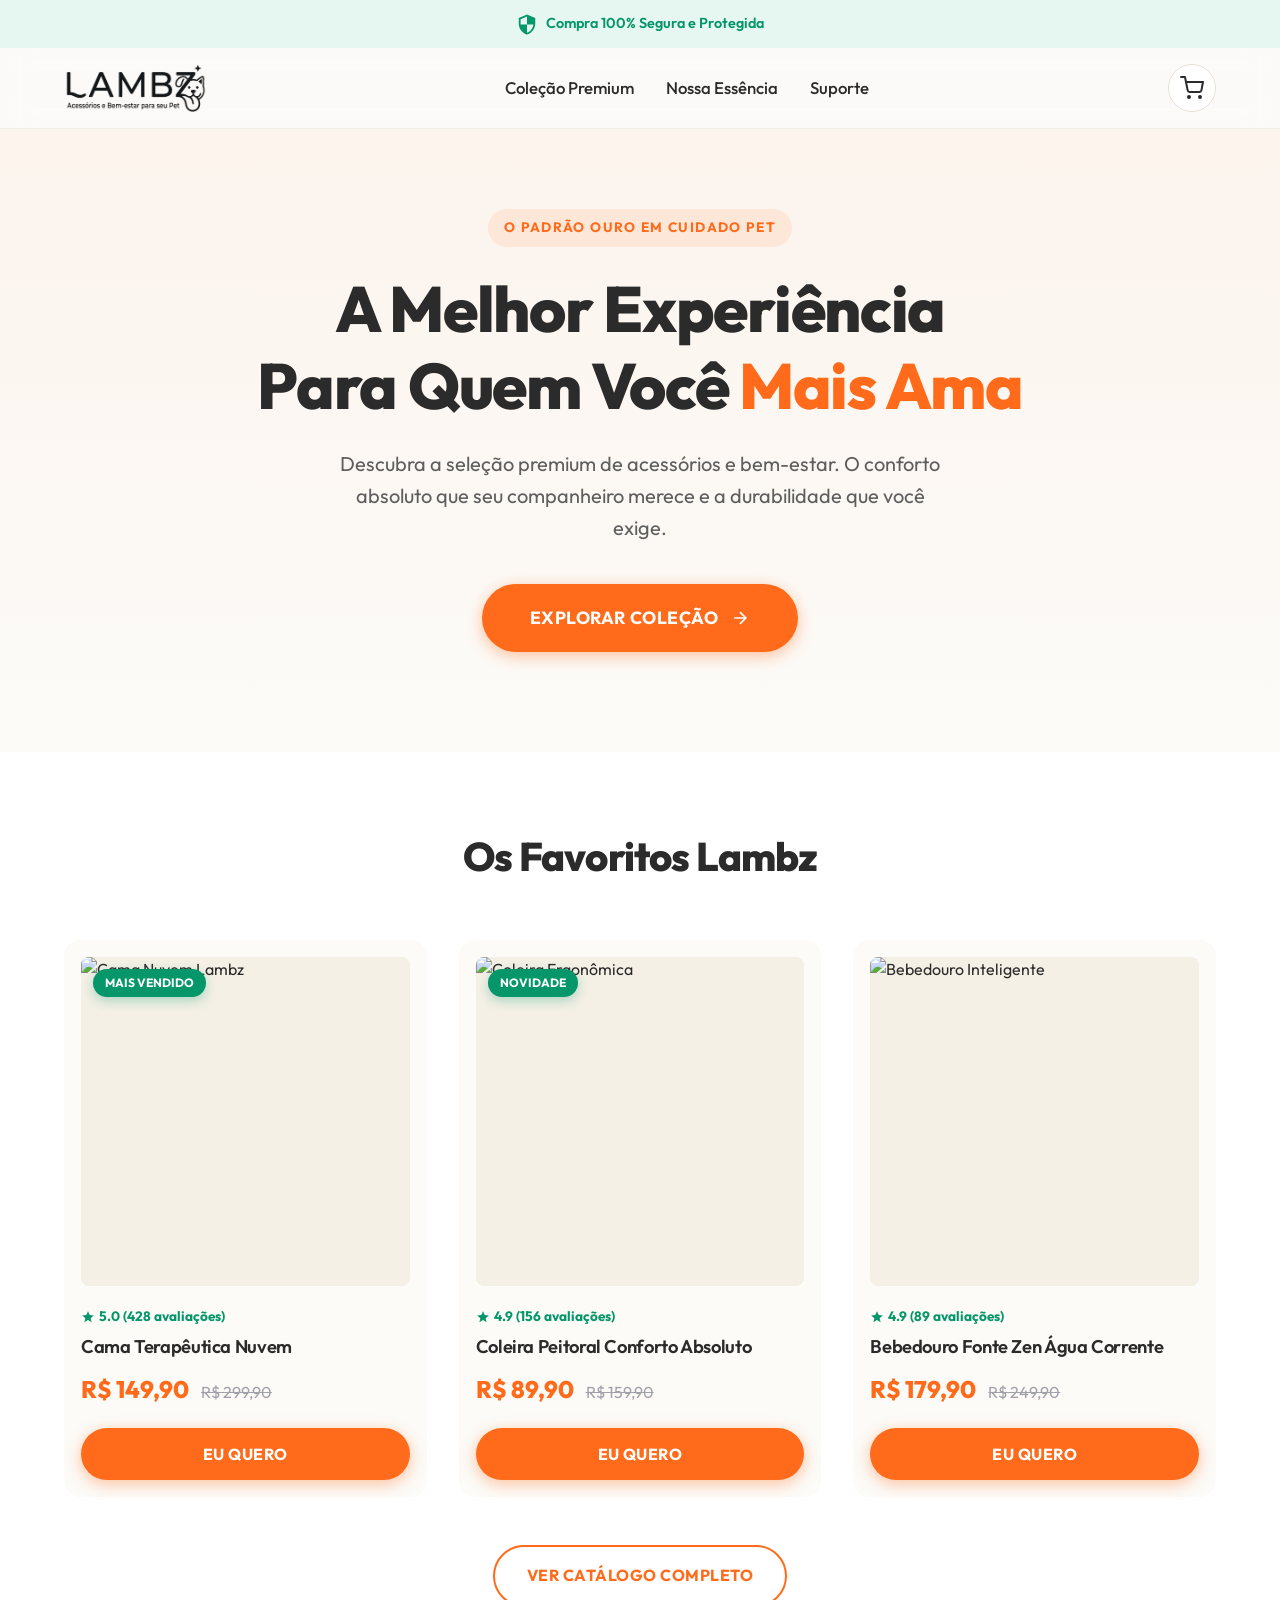
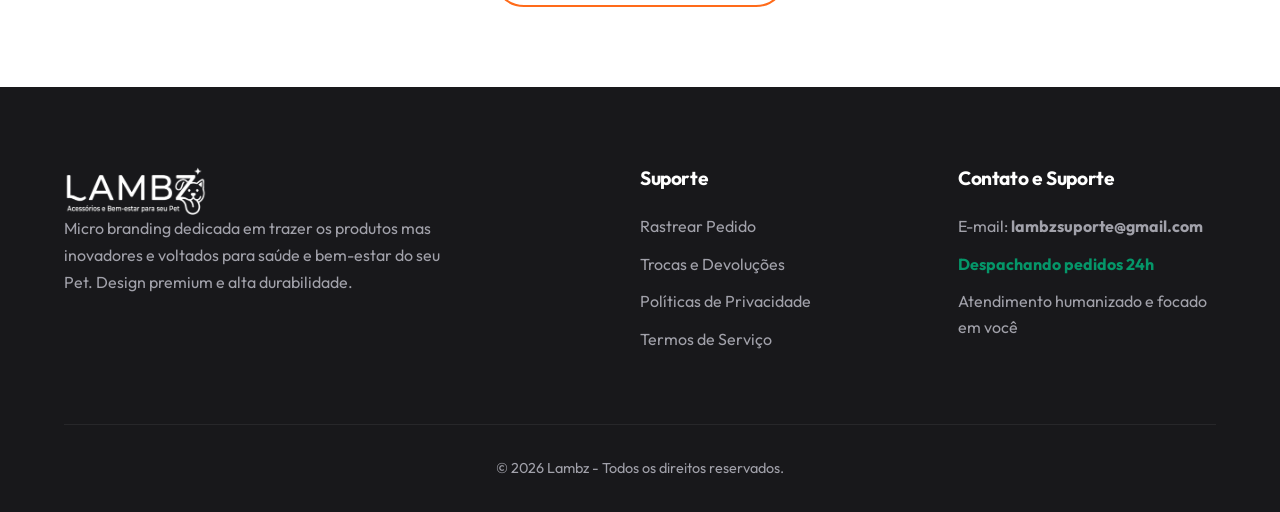
==== index.html @ 65519f3b "fix: checkout header svg sizing, correct mobile CTA button sizes in produto.html, and fix static car" ====
<!DOCTYPE html>
<html lang="pt-BR">

<head>
    <meta charset="UTF-8">
    <meta name="viewport" content="width=device-width, initial-scale=1.0">
    <title>Lambz - Bem-estar e Acessórios Premium para seu Pet</title>
    <link rel="stylesheet" href="styles.css">
</head>

<body>

    <!-- Trust Bar -->
    <div class="trust-bar">
        <div class="container flex">
            <div class="trust-item">
                <svg viewBox="0 0 24 24">
                    <path
                        d="M12 1L3 5v6c0 5.55 3.84 10.74 9 12 5.16-1.26 9-6.45 9-12V5l-9-4zm0 10.99h7c-.53 4.12-3.28 7.79-7 8.94V12H5V6.3l7-3.11v8.8z" />
                </svg>
                Compra 100% Segura e Protegida
            </div>
            <div class="trust-item">
                <svg viewBox="0 0 24 24">
                    <path
                        d="M20 8h-3V4H3c-1.1 0-2 .9-2 2v11h2c0 1.66 1.34 3 3 3s3-1.34 3-3h6c0 1.66 1.34 3 3 3s3-1.34 3-3h2v-5l-3-4zM6 18.5c-.83 0-1.5-.67-1.5-1.5s.67-1.5 1.5-1.5 1.5.67 1.5 1.5-.67 1.5-1.5 1.5zm13.5-9l1.96 2.5H17V9.5h2.5zm-1.5 9c-.83 0-1.5-.67-1.5-1.5s.67-1.5 1.5-1.5 1.5.67 1.5 1.5-.67 1.5-1.5 1.5z" />
                </svg>
                Frete Grátis para todo o Brasil
            </div>
            <div class="trust-item">
                <svg viewBox="0 0 24 24">
                    <path
                        d="M12 17.27L18.18 21l-1.64-7.03L22 9.24l-7.19-.61L12 2 9.19 8.63 2 9.24l5.46 4.73L5.82 21z" />
                </svg>
                Mais de 5.000 clientes satisfeitos
            </div>
        </div>
    </div>

    <!-- Header -->
    <header class="header" id="header">
        <div class="container flex justify-between items-center">
            <a href="index.html" class="logo">
                <img src="logo.png" alt="Lambz" class="logo-img">
            </a>
            <nav class="nav-links">
                <a href="produtos.html">Coleção Premium</a>
                <a href="sobre.html">Nossa Essência</a>
                <a href="#contato">Suporte</a>
            </nav>
            <div class="cart-btn" onclick="window.location.href='checkout.html'">
                <div class="cart-badge" style="display: none;">0</div>
                <svg width="24" height="24" viewBox="0 0 24 24" fill="none" stroke="currentColor" stroke-width="2"
                    stroke-linecap="round" stroke-linejoin="round">
                    <circle cx="9" cy="21" r="1"></circle>
                    <circle cx="20" cy="21" r="1"></circle>
                    <path d="M1 1h4l2.68 13.39a2 2 0 0 0 2 1.61h9.72a2 2 0 0 0 2-1.61L23 6H6"></path>
                </svg>
            </div>
        </div>
    </header>

    <!-- Hero Section -->
    <section class="hero">
        <div class="container">
            <span class="hero-tag">O Padrão Ouro em Cuidado Pet</span>
            <h1>A Melhor Experiência<br>Para Quem Você <span>Mais Ama</span></h1>
            <p>Descubra a seleção premium de acessórios e bem-estar. O conforto absoluto que seu companheiro merece e a
                durabilidade que você exige.</p>
            <a href="produtos.html" class="btn btn-primary" style="font-size: 1.1rem; padding: 20px 48px;">
                Explorar Coleção
                <svg style="margin-left: 12px;" width="20" height="20" viewBox="0 0 24 24" fill="none"
                    stroke="currentColor" stroke-width="2">
                    <path d="M5 12h14M12 5l7 7-7 7" />
                </svg>
            </a>
        </div>
    </section>

    <!-- Products Grid -->
    <section id="produtos" class="products">
        <div class="container">
            <h2 class="section-title">Os Favoritos Lambz</h2>
            <div class="grid">

                <!-- Product 1 -->
                <a href="produto.html?id=cama-nuvem" class="product-card">
                    <div class="product-image">
                        <div class="product-badge">Mais Vendido</div>
                        <img src="https://images.unsplash.com/photo-1576201836106-db1758fd1c97?auto=format&fit=crop&q=80&w=400&h=400"
                            alt="Cama Nuvem Lambz">
                    </div>
                    <div class="product-info">
                        <div class="product-rating">
                            <svg width="14" height="14" fill="currentColor" viewBox="0 0 24 24">
                                <path
                                    d="M12 17.27L18.18 21l-1.64-7.03L22 9.24l-7.19-.61L12 2 9.19 8.63 2 9.24l5.46 4.73L5.82 21z" />
                            </svg> 5.0 (428 avaliações)
                        </div>
                        <h3 class="product-title">Cama Terapêutica Nuvem</h3>
                        <div class="product-price-row">
                            <span class="price-current">R$ 149,90</span>
                            <span class="price-old">R$ 299,90</span>
                        </div>
                        <button class="btn btn-primary btn-block">Eu Quero</button>
                    </div>
                </a>

                <!-- Product 2 -->
                <a href="produto.html?id=coleira-conforto" class="product-card">
                    <div class="product-image">
                        <div class="product-badge">Novidade</div>
                        <img src="https://images.unsplash.com/photo-1583337130417-3346a1be7dee?auto=format&fit=crop&q=80&w=400&h=400"
                            alt="Coleira Ergonômica">
                    </div>
                    <div class="product-info">
                        <div class="product-rating">
                            <svg width="14" height="14" fill="currentColor" viewBox="0 0 24 24">
                                <path
                                    d="M12 17.27L18.18 21l-1.64-7.03L22 9.24l-7.19-.61L12 2 9.19 8.63 2 9.24l5.46 4.73L5.82 21z" />
                            </svg> 4.9 (156 avaliações)
                        </div>
                        <h3 class="product-title">Coleira Peitoral Conforto Absoluto</h3>
                        <div class="product-price-row">
                            <span class="price-current">R$ 89,90</span>
                            <span class="price-old">R$ 159,90</span>
                        </div>
                        <button class="btn btn-primary btn-block">Eu Quero</button>
                    </div>
                </a>

                <!-- Product 3 -->
                <a href="produto.html?id=bebedouro-zen" class="product-card">
                    <div class="product-image">
                        <img src="https://images.unsplash.com/photo-1541781774459-bb2af2f05b55?auto=format&fit=crop&q=80&w=400&h=400"
                            alt="Bebedouro Inteligente">
                    </div>
                    <div class="product-info">
                        <div class="product-rating">
                            <svg width="14" height="14" fill="currentColor" viewBox="0 0 24 24">
                                <path
                                    d="M12 17.27L18.18 21l-1.64-7.03L22 9.24l-7.19-.61L12 2 9.19 8.63 2 9.24l5.46 4.73L5.82 21z" />
                            </svg> 4.9 (89 avaliações)
                        </div>
                        <h3 class="product-title">Bebedouro Fonte Zen Água Corrente</h3>
                        <div class="product-price-row">
                            <span class="price-current">R$ 179,90</span>
                            <span class="price-old">R$ 249,90</span>
                        </div>
                        <button class="btn btn-primary btn-block">Eu Quero</button>
                    </div>
                </a>

            </div>

            <div style="text-align: center; margin-top: 48px;">
                <a href="produtos.html" class="btn btn-primary"
                    style="background-color: transparent; border: 2px solid var(--action-color); color: var(--action-color); box-shadow: none;">Ver
                    Catálogo Completo</a>
            </div>
        </div>
    </section>

    <!-- Footer -->
    <footer>
        <div class="container">
            <div class="footer-grid">
                <div>
                    <a href="#" class="footer-logo">
                        <img src="logo.png" alt="Lambz Logo">
                    </a>
                    <p class="footer-p">Micro branding dedicada em trazer os produtos mas inovadores e voltados para
                        saúde e bem-estar do seu Pet. Design premium e alta durabilidade.</p>
                </div>
                <div>
                    <h4 class="footer-title">Suporte</h4>
                    <ul class="footer-links">
                        <li><a href="#">Rastrear Pedido</a></li>
                        <li><a href="#">Trocas e Devoluções</a></li>
                        <li><a href="#">Políticas de Privacidade</a></li>
                        <li><a href="#">Termos de Serviço</a></li>
                    </ul>
                </div>
                <div id="contato">
                    <h4 class="footer-title">Contato e Suporte</h4>
                    <ul class="footer-links">
                        <li>E-mail: <strong>lambzsuporte@gmail.com</strong></li>
                        <li><strong style="color: var(--trust-color);">Despachando pedidos 24h</strong></li>
                        <li>Atendimento humanizado e focado em você</li>
                    </ul>
                </div>
            </div>
            <div class="footer-bottom">
                &copy; 2026 Lambz - Todos os direitos reservados.
            </div>
        </div>
    </footer>

    <script src="script.js"></script>
    <script>
        // Callback que o firebase-products.js chama após carregar
        window.onProductsLoaded = function () {
            renderProductGrid();
        };

        // Renderiza a grid de produtos (chamado no load e após Firebase)
        function renderProductGrid() {
            const grid = document.querySelector('.grid');
            if (!grid) return;

            grid.innerHTML = LAMBZ_PRODUCTS.map(p => `
                <a href="produto.html?id=${p.id}" class="product-card">
                    <div class="product-image">
                        ${p.badge ? '<div class="product-badge">' + p.badge + '</div>' : ''}
                        <img src="${p.image}" alt="${p.name}">
                    </div>
                    <div class="product-info">
                        <div class="product-rating">
                            <svg width="14" height="14" fill="currentColor" viewBox="0 0 24 24"><path d="M12 17.27L18.18 21l-1.64-7.03L22 9.24l-7.19-.61L12 2 9.19 8.63 2 9.24l5.46 4.73L5.82 21z"/></svg>
                            ${(p.rating || 5).toFixed(1)} (${p.reviewCount || 0} avaliações)
                        </div>
                        <h3 class="product-title">${p.name}</h3>
                        <div class="product-price-row">
                            <span class="price-current">${formatPrice(p.price)}</span>
                            ${p.oldPrice ? '<span class="price-old">' + formatPrice(p.oldPrice) + '</span>' : ''}
                        </div>
                        <button class="btn btn-primary btn-block">Eu Quero</button>
                    </div>
                </a>
            `).join('');
        }

        // Renderiza com os produtos estáticos inicialmente
        renderProductGrid();
    </script>
    <script type="module" src="firebase-products.js"></script>
</body>

</html>
---- styles.css ----
@import url('https://fonts.googleapis.com/css2?family=Outfit:wght@300;400;500;600;700;800&display=swap');

:root {
  --bg-color: #fcfbf8;
  --text-color: #2b2b2b;
  --text-muted: #5e5e5e;
  --action-color: #ff6b1a;
  /* Laranja queimado-vibrante */
  --action-hover: #e05910;
  --trust-color: #059669;
  /* Verde esmeralda */
  --trust-bg: #e6f7f1;
  --border-color: #e5e0d8;
  --card-bg: #ffffff;

  --shadow-sm: 0 4px 12px rgba(0, 0, 0, 0.04);
  --shadow-md: 0 8px 24px rgba(0, 0, 0, 0.06);
  --shadow-lg: 0 16px 40px rgba(0, 0, 0, 0.08);

  --radius-sm: 8px;
  --radius-md: 16px;
  --radius-lg: 24px;
  --radius-full: 9999px;

  --transition: all 0.3s cubic-bezier(0.25, 0.8, 0.25, 1);
}

* {
  margin: 0;
  padding: 0;
  box-sizing: border-box;
}

body {
  font-family: 'Outfit', sans-serif;
  background-color: var(--bg-color);
  color: var(--text-color);
  line-height: 1.6;
  -webkit-font-smoothing: antialiased;
}

a {
  text-decoration: none;
  color: inherit;
}

img {
  max-width: 100%;
  height: auto;
  display: block;
}

ul {
  list-style: none;
}

/* LAYOUT UTILS */
.container {
  width: 100%;
  max-width: 1200px;
  margin: 0 auto;
  padding: 0 24px;
}

.flex {
  display: flex;
}

.flex-col {
  display: flex;
  flex-direction: column;
}

.items-center {
  align-items: center;
}

.justify-between {
  justify-content: space-between;
}

.justify-center {
  justify-content: center;
}

.gap-2 {
  gap: 8px;
}

.gap-4 {
  gap: 16px;
}

.gap-6 {
  gap: 24px;
}

.gap-8 {
  gap: 32px;
}

.text-center {
  text-align: center;
}

h1,
h2,
h3,
h4 {
  color: var(--text-color);
  line-height: 1.2;
  letter-spacing: -0.02em;
}

/* BUTTONS */
.btn {
  display: inline-flex;
  align-items: center;
  justify-content: center;
  font-family: inherit;
  font-weight: 700;
  padding: 16px 32px;
  border-radius: var(--radius-full);
  border: none;
  cursor: pointer;
  transition: var(--transition);
  font-size: 1rem;
  letter-spacing: 0.03em;
  text-transform: uppercase;
}

.btn-primary {
  background-color: var(--action-color);
  color: white;
  box-shadow: 0 4px 16px rgba(255, 107, 26, 0.4);
}

.btn-primary:hover {
  background-color: var(--action-hover);
  transform: translateY(-2px);
  box-shadow: 0 8px 24px rgba(255, 107, 26, 0.5);
}

.btn-block {
  width: 100%;
}

/* HEADER */
.header {
  background-color: rgba(252, 251, 248, 0.8);
  backdrop-filter: blur(16px);
  position: sticky;
  top: 0;
  z-index: 100;
  border-bottom: 1px solid rgba(229, 224, 216, 0.5);
  padding: 16px 0;
  transition: var(--transition);
}

.header.scrolled {
  padding: 12px 0;
  background-color: rgba(255, 255, 255, 0.95);
  box-shadow: var(--shadow-sm);
}

.logo-img {
  height: 48px;
  object-fit: contain;
}

.nav-links {
  display: flex;
  gap: 32px;
  font-weight: 500;
  font-size: 1.05rem;
}

.nav-links a {
  position: relative;
  padding: 4px 0;
}

.nav-links a::after {
  content: '';
  position: absolute;
  bottom: 0;
  left: 0;
  width: 0;
  height: 2px;
  background: var(--action-color);
  transition: var(--transition);
}

.nav-links a:hover::after {
  width: 100%;
}

.cart-btn {
  position: relative;
  background: white;
  border: 1px solid var(--border-color);
  width: 48px;
  height: 48px;
  border-radius: 50%;
  display: flex;
  align-items: center;
  justify-content: center;
  cursor: pointer;
  transition: var(--transition);
}

.cart-btn:hover {
  border-color: var(--action-color);
  color: var(--action-color);
}

.cart-badge {
  position: absolute;
  top: -4px;
  right: -4px;
  background: var(--action-color);
  color: white;
  font-size: 0.75rem;
  font-weight: 700;
  width: 20px;
  height: 20px;
  border-radius: 50%;
  display: flex;
  align-items: center;
  justify-content: center;
}

/* TRUST BAR */
.trust-bar {
  background-color: var(--trust-bg);
  padding: 12px 0;
  font-size: 0.9rem;
  font-weight: 600;
  color: var(--trust-color);
}

.trust-bar .flex {
  justify-content: center;
  align-items: center;
  position: relative;
  height: 24px;
}

.trust-bar .trust-item {
  position: absolute;
  top: 50%;
  left: 50%;
  transform: translate(-50%, -50%);
  display: flex;
  align-items: center;
  justify-content: center;
  gap: 8px;
  opacity: 0;
  transition: opacity 0.5s ease;
  pointer-events: none;
  white-space: nowrap;
}

.trust-bar .trust-item.active {
  opacity: 1;
  pointer-events: auto;
}

.trust-bar .trust-item svg {
  width: 22px;
  height: 22px;
  fill: currentColor;
}

@media (max-width: 768px) {
  .trust-bar .flex {
    height: 20px;
  }

  .trust-bar {
    font-size: 0.75rem;
    padding: 8px 0;
  }

  .trust-item svg {
    width: 16px;
    height: 16px;
  }

  .nav-links {
    display: none;
  }

  .logo-img {
    height: 32px;
  }

  .container {
    padding: 0 16px;
  }

  /* HERO MOBILE */
  .hero {
    padding: 32px 0 40px;
  }

  .hero h1 {
    font-size: 1.5rem !important;
    margin-bottom: 12px;
    line-height: 1.3;
  }

  .hero h1 br {
    display: none;
  }

  .hero p {
    font-size: 0.85rem !important;
    margin-bottom: 20px;
    line-height: 1.5;
  }

  .hero-tag {
    font-size: 0.65rem;
    padding: 5px 10px;
    margin-bottom: 16px;
  }

  .hero .btn {
    font-size: 0.85rem !important;
    padding: 14px 28px !important;
  }

  /* SECTION TITLES MOBILE */
  .section-title {
    font-size: 1.3rem !important;
    margin-bottom: 24px;
  }

  h1,
  h2,
  h3,
  h4 {
    letter-spacing: -0.01em;
  }

  /* PRODUCTS MOBILE */
  .products {
    padding: 32px 0;
  }

  .grid {
    gap: 16px;
    grid-template-columns: repeat(auto-fill, minmax(240px, 1fr)) !important;
  }

  .product-card {
    padding: 10px;
  }

  .product-title {
    font-size: 0.9rem !important;
    margin-bottom: 8px;
  }

  .product-image {
    margin-bottom: 12px;
  }

  .price-current {
    font-size: 1.05rem !important;
  }

  .price-old {
    font-size: 0.8rem;
  }

  .product-rating {
    font-size: 0.75rem;
    margin-bottom: 6px;
  }

  .product-price-row {
    margin-bottom: 12px;
    gap: 8px;
  }

  /* BUTTONS MOBILE */
  .btn {
    padding: 12px 20px !important;
    font-size: 0.8rem !important;
    letter-spacing: 0.02em;
  }

  .btn-block {
    padding: 12px 16px !important;
  }

  /* CHECKOUT MOBILE */
  .checkout-wrapper {
    padding: 24px 0;
    gap: 20px;
  }

  .checkout-box {
    padding: 20px 14px;
  }

  .checkout-title {
    font-size: 1.1rem;
    margin-bottom: 16px;
  }

  .checkout-title svg {
    width: 22px;
    height: 22px;
  }

  .payment-header {
    font-size: 1rem;
  }

  .payment-desc {
    font-size: 0.85rem;
  }

  .summary-total {
    font-size: 1.1rem;
  }

  .summary-item {
    font-size: 0.85rem;
  }

  .form-control {
    padding: 11px 12px;
    font-size: 0.9rem;
  }

  .form-label {
    font-size: 0.8rem;
  }

  .form-row {
    gap: 12px;
  }

  .form-group {
    margin-bottom: 16px;
  }

  .section-divider {
    margin: 24px 0;
  }

  .secure-tag {
    font-size: 0.8rem;
  }

  /* FOOTER MOBILE */
  footer {
    padding: 48px 0 24px;
  }

  .footer-grid {
    gap: 32px;
  }

  .footer-title {
    font-size: 1rem;
    margin-bottom: 16px;
  }

  .footer-p {
    font-size: 0.85rem;
  }

  .footer-links {
    font-size: 0.85rem;
  }

  .footer-bottom {
    font-size: 0.8rem;
  }
}

/* HERO SECTION */
.hero {
  padding: 80px 0 100px;
  text-align: center;
  position: relative;
  background: linear-gradient(180deg, rgba(255, 107, 26, 0.05) 0%, transparent 100%);
}

.hero-tag {
  display: inline-block;
  background: rgba(255, 107, 26, 0.1);
  color: var(--action-color);
  padding: 8px 16px;
  border-radius: var(--radius-full);
  font-weight: 700;
  font-size: 0.85rem;
  letter-spacing: 0.1em;
  text-transform: uppercase;
  margin-bottom: 24px;
}

.hero h1 {
  font-size: 4rem;
  font-weight: 800;
  margin-bottom: 24px;
  max-width: 800px;
  margin-inline: auto;
}

.hero h1 span {
  color: var(--action-color);
}

.hero p {
  font-size: 1.25rem;
  color: var(--text-muted);
  max-width: 600px;
  margin: 0 auto 40px;
}

/* PRODUCTS */
.products {
  padding: 80px 0;
  background: white;
}

.section-title {
  text-align: center;
  font-size: 2.5rem;
  font-weight: 800;
  margin-bottom: 60px;
}

.grid {
  display: grid;
  grid-template-columns: repeat(auto-fill, minmax(280px, 1fr));
  gap: 32px;
}

.product-card {
  background: var(--bg-color);
  border-radius: var(--radius-md);
  padding: 16px;
  border: 1px solid transparent;
  transition: var(--transition);
  display: flex;
  flex-direction: column;
}

.product-card:hover {
  border-color: var(--border-color);
  box-shadow: var(--shadow-md);
  transform: translateY(-4px);
  background: #fff;
}

.product-image {
  width: 100%;
  aspect-ratio: 1/1;
  border-radius: var(--radius-sm);
  background: #f4f0e6;
  margin-bottom: 20px;
  overflow: hidden;
  position: relative;
  display: flex;
  align-items: center;
  justify-content: center;
}

.product-image img {
  width: 100%;
  height: 100%;
  object-fit: cover;
  transition: transform 0.6s cubic-bezier(0.25, 0.8, 0.25, 1);
}

.product-card:hover .product-image img {
  transform: scale(1.08);
}

.product-badge {
  position: absolute;
  top: 12px;
  left: 12px;
  background: var(--trust-color);
  color: white;
  padding: 4px 12px;
  border-radius: var(--radius-full);
  font-size: 0.75rem;
  font-weight: 700;
  text-transform: uppercase;
  z-index: 2;
  box-shadow: 0 4px 12px rgba(5, 150, 105, 0.3);
}

.product-info {
  display: flex;
  flex-direction: column;
  flex-grow: 1;
}

.product-rating {
  display: flex;
  align-items: center;
  gap: 4px;
  color: var(--trust-color);
  font-size: 0.85rem;
  font-weight: 700;
  margin-bottom: 8px;
}

.product-title {
  font-size: 1.15rem;
  font-weight: 600;
  margin-bottom: 12px;
  color: var(--text-color);
}

.product-price-row {
  display: flex;
  align-items: baseline;
  gap: 12px;
  margin-bottom: 20px;
  margin-top: auto;
}

.price-current {
  font-size: 1.5rem;
  font-weight: 800;
  color: var(--action-color);
}

.price-old {
  font-size: 1rem;
  color: #a1a1aa;
  text-decoration: line-through;
}

/* CHECKOUT SPECIFIC */
.checkout-wrapper {
  display: grid;
  grid-template-columns: 1.3fr 0.7fr;
  gap: 40px;
  padding: 60px 0;
}

@media (max-width: 992px) {
  .checkout-wrapper {
    grid-template-columns: 1fr;
  }
}

.checkout-box {
  background: white;
  border-radius: var(--radius-lg);
  padding: 40px;
  box-shadow: var(--shadow-sm);
  border: 1px solid var(--border-color);
}

.checkout-title {
  font-size: 1.5rem;
  font-weight: 800;
  margin-bottom: 32px;
  display: flex;
  align-items: center;
  gap: 12px;
}

.checkout-title svg {
  color: var(--trust-color);
  width: 28px;
  height: 28px;
}

.form-group {
  margin-bottom: 24px;
}

.form-row {
  display: grid;
  grid-template-columns: 1fr 1fr;
  gap: 20px;
}

.form-label {
  display: block;
  font-size: 0.9rem;
  font-weight: 600;
  margin-bottom: 8px;
  color: var(--text-color);
}

.form-label span {
  color: #ef4444;
}

.form-control {
  width: 100%;
  padding: 14px 16px;
  border-radius: var(--radius-sm);
  border: 1px solid #d4d4d8;
  font-family: inherit;
  font-size: 1rem;
  background: #fafafa;
  transition: var(--transition);
}

.form-control:focus {
  outline: none;
  border-color: var(--action-color);
  background: white;
  box-shadow: 0 0 0 3px rgba(255, 107, 26, 0.1);
}

.form-text {
  font-size: 0.8rem;
  color: var(--text-muted);
  margin-top: 6px;
}

.section-divider {
  height: 1px;
  background: var(--border-color);
  margin: 40px 0;
}

.payment-method {
  border: 2px solid var(--trust-color);
  border-radius: var(--radius-md);
  padding: 24px;
  background: var(--trust-bg);
  position: relative;
  overflow: hidden;
}

.payment-header {
  display: flex;
  align-items: center;
  gap: 12px;
  font-weight: 800;
  font-size: 1.3rem;
  color: var(--trust-color);
  margin-bottom: 8px;
}

.payment-desc {
  font-size: 0.95rem;
  color: var(--text-color);
  margin-bottom: 20px;
  font-weight: 500;
}

.pix-discount {
  background: var(--trust-color);
  color: white;
  padding: 4px 12px;
  border-radius: var(--radius-full);
  font-size: 0.8rem;
  font-weight: 800;
}

.order-summary {
  position: sticky;
  top: 100px;
}

.summary-item {
  display: flex;
  justify-content: space-between;
  margin-bottom: 16px;
  color: var(--text-muted);
  font-weight: 500;
}

.summary-item strong {
  color: var(--text-color);
}

.summary-total {
  display: flex;
  justify-content: space-between;
  align-items: center;
  font-size: 1.5rem;
  font-weight: 800;
  margin-top: 24px;
  padding-top: 24px;
  border-top: 2px dashed var(--border-color);
  color: var(--text-color);
}

.secure-tag {
  display: flex;
  align-items: center;
  justify-content: center;
  gap: 8px;
  margin-top: 24px;
  color: var(--trust-color);
  font-weight: 600;
  font-size: 0.9rem;
}

/* FOOTER */
footer {
  background: #18181b;
  color: #a1a1aa;
  padding: 80px 0 32px;
}

.footer-grid {
  display: grid;
  grid-template-columns: 2fr 1fr 1fr;
  gap: 60px;
  margin-bottom: 60px;
}

@media (max-width: 768px) {
  .footer-grid {
    grid-template-columns: 1fr;
    gap: 40px;
  }
}

.footer-logo {
  margin-bottom: 20px;
}

.footer-logo img {
  height: 48px;
  filter: brightness(0) invert(1);
}

.footer-p {
  margin-bottom: 24px;
  line-height: 1.7;
  max-width: 400px;
}

.footer-title {
  color: white;
  font-size: 1.2rem;
  font-weight: 700;
  margin-bottom: 24px;
}

.footer-links li {
  margin-bottom: 12px;
}

.footer-links a:hover {
  color: white;
}

.footer-bottom {
  text-align: center;
  padding-top: 32px;
  border-top: 1px solid #27272a;
  font-size: 0.9rem;
}

/* MODALS */
.modal-overlay {
  position: fixed;
  inset: 0;
  background: rgba(0, 0, 0, 0.6);
  backdrop-filter: blur(8px);
  display: flex;
  align-items: center;
  justify-content: center;
  z-index: 1000;
  opacity: 0;
  pointer-events: none;
  transition: var(--transition);
}

.modal-overlay.active {
  opacity: 1;
  pointer-events: auto;
}

.modal-content {
  background: white;
  width: 100%;
  max-width: 600px;
  border-radius: var(--radius-lg);
  padding: 40px;
  position: relative;
  transform: translateY(20px);
  transition: var(--transition);
  max-height: 90vh;
  overflow-y: auto;
}

.modal-overlay.active .modal-content {
  transform: translateY(0);
}

.modal-close {
  position: absolute;
  top: 24px;
  right: 24px;
  background: #f4f4f5;
  border: none;
  width: 40px;
  height: 40px;
  border-radius: 50%;
  display: flex;
  align-items: center;
  justify-content: center;
  cursor: pointer;
  transition: var(--transition);
  color: var(--text-color);
}

.modal-close:hover {
  background: #e4e4e7;
  color: var(--action-color);
}

.asaas-guide-content h3 {
  font-size: 1.5rem;
  margin-bottom: 16px;
  color: var(--action-color);
}

.asaas-guide-content p {
  margin-bottom: 16px;
  color: var(--text-muted);
}

.asaas-guide-steps {
  margin: 24px 0;
  padding-left: 20px;
}

.asaas-guide-steps li {
  margin-bottom: 12px;
  font-weight: 500;
}
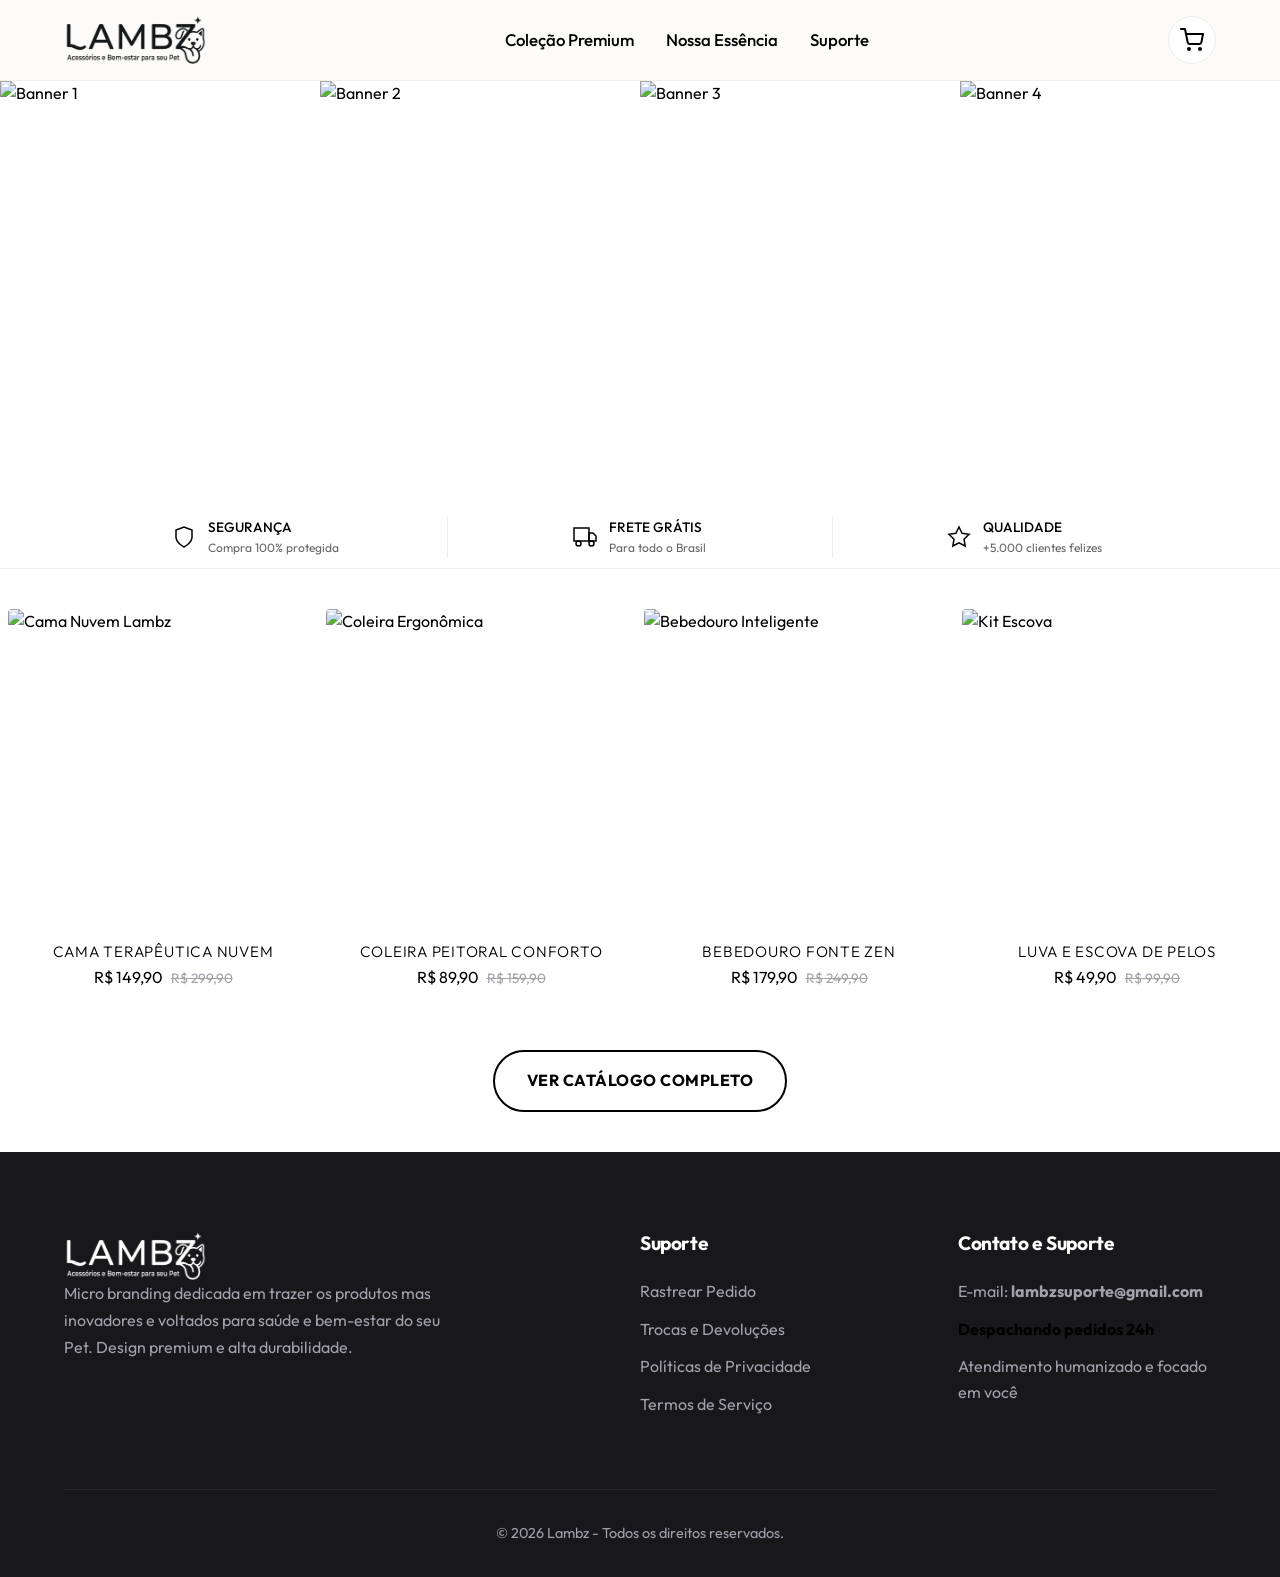
==== commit d9f7b69a: "UI improvements and mobile fixes" ====
--- a/index.html
+++ b/index.html
@@ -9,34 +9,6 @@
 </head>
 
 <body>
-
-    <!-- Trust Bar -->
-    <div class="trust-bar">
-        <div class="container flex">
-            <div class="trust-item">
-                <svg viewBox="0 0 24 24">
-                    <path
-                        d="M12 1L3 5v6c0 5.55 3.84 10.74 9 12 5.16-1.26 9-6.45 9-12V5l-9-4zm0 10.99h7c-.53 4.12-3.28 7.79-7 8.94V12H5V6.3l7-3.11v8.8z" />
-                </svg>
-                Compra 100% Segura e Protegida
-            </div>
-            <div class="trust-item">
-                <svg viewBox="0 0 24 24">
-                    <path
-                        d="M20 8h-3V4H3c-1.1 0-2 .9-2 2v11h2c0 1.66 1.34 3 3 3s3-1.34 3-3h6c0 1.66 1.34 3 3 3s3-1.34 3-3h2v-5l-3-4zM6 18.5c-.83 0-1.5-.67-1.5-1.5s.67-1.5 1.5-1.5 1.5.67 1.5 1.5-.67 1.5-1.5 1.5zm13.5-9l1.96 2.5H17V9.5h2.5zm-1.5 9c-.83 0-1.5-.67-1.5-1.5s.67-1.5 1.5-1.5 1.5.67 1.5 1.5-.67 1.5-1.5 1.5z" />
-                </svg>
-                Frete Grátis para todo o Brasil
-            </div>
-            <div class="trust-item">
-                <svg viewBox="0 0 24 24">
-                    <path
-                        d="M12 17.27L18.18 21l-1.64-7.03L22 9.24l-7.19-.61L12 2 9.19 8.63 2 9.24l5.46 4.73L5.82 21z" />
-                </svg>
-                Mais de 5.000 clientes satisfeitos
-            </div>
-        </div>
-    </div>
-
     <!-- Header -->
     <header class="header" id="header">
         <div class="container flex justify-between items-center">
@@ -60,33 +32,70 @@
         </div>
     </header>
 
-    <!-- Hero Section -->
-    <section class="hero">
-        <div class="container">
-            <span class="hero-tag">O Padrão Ouro em Cuidado Pet</span>
-            <h1>A Melhor Experiência<br>Para Quem Você <span>Mais Ama</span></h1>
-            <p>Descubra a seleção premium de acessórios e bem-estar. O conforto absoluto que seu companheiro merece e a
-                durabilidade que você exige.</p>
-            <a href="produtos.html" class="btn btn-primary" style="font-size: 1.1rem; padding: 20px 48px;">
-                Explorar Coleção
-                <svg style="margin-left: 12px;" width="20" height="20" viewBox="0 0 24 24" fill="none"
-                    stroke="currentColor" stroke-width="2">
-                    <path d="M5 12h14M12 5l7 7-7 7" />
-                </svg>
-            </a>
+    <!-- Banner Section -->
+    <section class="banner-section">
+        <div class="banner-grid">
+            <div class="banner-item"><img
+                    src="https://images.unsplash.com/photo-1544281679-66dc8d8ce30e?auto=format&fit=crop&q=80&w=600&h=800"
+                    alt="Banner 1"></div>
+            <div class="banner-item"><img
+                    src="https://images.unsplash.com/photo-1541599540903-216a46ca1dc0?auto=format&fit=crop&q=80&w=600&h=800"
+                    alt="Banner 2"></div>
+            <div class="banner-item"><img
+                    src="https://images.unsplash.com/photo-1534361960057-19889db9621e?auto=format&fit=crop&q=80&w=600&h=800"
+                    alt="Banner 3"></div>
+            <div class="banner-item"><img
+                    src="https://images.unsplash.com/photo-1517849845537-4d257902454a?auto=format&fit=crop&q=80&w=600&h=800"
+                    alt="Banner 4"></div>
         </div>
     </section>
+
+    <!-- Trust Bar -->
+    <div class="trust-bar">
+        <div class="container flex">
+            <div class="trust-item">
+                <svg viewBox="0 0 24 24">
+                    <path d="M12 22s8-4 8-10V5l-8-3-8 3v7c0 6 8 10 8 10z"></path>
+                </svg>
+                <div class="trust-item-text">
+                    <span class="trust-item-title">Segurança</span>
+                    <span class="trust-item-desc">Compra 100% protegida</span>
+                </div>
+            </div>
+            <div class="trust-item">
+                <svg viewBox="0 0 24 24">
+                    <rect x="1" y="3" width="15" height="13"></rect>
+                    <polygon points="16 8 20 8 23 11 23 16 16 16 16 8"></polygon>
+                    <circle cx="5.5" cy="18.5" r="2.5"></circle>
+                    <circle cx="18.5" cy="18.5" r="2.5"></circle>
+                </svg>
+                <div class="trust-item-text">
+                    <span class="trust-item-title">Frete Grátis</span>
+                    <span class="trust-item-desc">Para todo o Brasil</span>
+                </div>
+            </div>
+            <div class="trust-item">
+                <svg viewBox="0 0 24 24">
+                    <polygon
+                        points="12 2 15.09 8.26 22 9.27 17 14.14 18.18 21.02 12 17.77 5.82 21.02 7 14.14 2 9.27 8.91 8.26 12 2">
+                    </polygon>
+                </svg>
+                <div class="trust-item-text">
+                    <span class="trust-item-title">Qualidade</span>
+                    <span class="trust-item-desc">+5.000 clientes felizes</span>
+                </div>
+            </div>
+        </div>
+    </div>
 
     <!-- Products Grid -->
     <section id="produtos" class="products">
         <div class="container">
-            <h2 class="section-title">Os Favoritos Lambz</h2>
             <div class="grid">
 
                 <!-- Product 1 -->
                 <a href="produto.html?id=cama-nuvem" class="product-card">
                     <div class="product-image">
-                        <div class="product-badge">Mais Vendido</div>
                         <img src="https://images.unsplash.com/photo-1576201836106-db1758fd1c97?auto=format&fit=crop&q=80&w=400&h=400"
                             alt="Cama Nuvem Lambz">
                     </div>
@@ -102,14 +111,12 @@
                             <span class="price-current">R$ 149,90</span>
                             <span class="price-old">R$ 299,90</span>
                         </div>
-                        <button class="btn btn-primary btn-block">Eu Quero</button>
                     </div>
                 </a>
 
                 <!-- Product 2 -->
                 <a href="produto.html?id=coleira-conforto" class="product-card">
                     <div class="product-image">
-                        <div class="product-badge">Novidade</div>
                         <img src="https://images.unsplash.com/photo-1583337130417-3346a1be7dee?auto=format&fit=crop&q=80&w=400&h=400"
                             alt="Coleira Ergonômica">
                     </div>
@@ -120,12 +127,11 @@
                                     d="M12 17.27L18.18 21l-1.64-7.03L22 9.24l-7.19-.61L12 2 9.19 8.63 2 9.24l5.46 4.73L5.82 21z" />
                             </svg> 4.9 (156 avaliações)
                         </div>
-                        <h3 class="product-title">Coleira Peitoral Conforto Absoluto</h3>
+                        <h3 class="product-title">Coleira Peitoral Conforto</h3>
                         <div class="product-price-row">
                             <span class="price-current">R$ 89,90</span>
                             <span class="price-old">R$ 159,90</span>
                         </div>
-                        <button class="btn btn-primary btn-block">Eu Quero</button>
                     </div>
                 </a>
 
@@ -142,12 +148,32 @@
                                     d="M12 17.27L18.18 21l-1.64-7.03L22 9.24l-7.19-.61L12 2 9.19 8.63 2 9.24l5.46 4.73L5.82 21z" />
                             </svg> 4.9 (89 avaliações)
                         </div>
-                        <h3 class="product-title">Bebedouro Fonte Zen Água Corrente</h3>
+                        <h3 class="product-title">Bebedouro Fonte Zen</h3>
                         <div class="product-price-row">
                             <span class="price-current">R$ 179,90</span>
                             <span class="price-old">R$ 249,90</span>
                         </div>
-                        <button class="btn btn-primary btn-block">Eu Quero</button>
+                    </div>
+                </a>
+
+                <!-- Product 4 -->
+                <a href="produto.html?id=escova-pelos" class="product-card">
+                    <div class="product-image">
+                        <img src="https://images.unsplash.com/photo-1628009559385-484bd7480a40?auto=format&fit=crop&q=80&w=400&h=400"
+                            alt="Kit Escova">
+                    </div>
+                    <div class="product-info">
+                        <div class="product-rating">
+                            <svg width="14" height="14" fill="currentColor" viewBox="0 0 24 24">
+                                <path
+                                    d="M12 17.27L18.18 21l-1.64-7.03L22 9.24l-7.19-.61L12 2 9.19 8.63 2 9.24l5.46 4.73L5.82 21z" />
+                            </svg> 4.8 (210 avaliações)
+                        </div>
+                        <h3 class="product-title">Luva e Escova de Pelos</h3>
+                        <div class="product-price-row">
+                            <span class="price-current">R$ 49,90</span>
+                            <span class="price-old">R$ 99,90</span>
+                        </div>
                     </div>
                 </a>
 
@@ -211,7 +237,6 @@
             grid.innerHTML = LAMBZ_PRODUCTS.map(p => `
                 <a href="produto.html?id=${p.id}" class="product-card">
                     <div class="product-image">
-                        ${p.badge ? '<div class="product-badge">' + p.badge + '</div>' : ''}
                         <img src="${p.image}" alt="${p.name}">
                     </div>
                     <div class="product-info">
@@ -224,7 +249,6 @@
                             <span class="price-current">${formatPrice(p.price)}</span>
                             ${p.oldPrice ? '<span class="price-old">' + formatPrice(p.oldPrice) + '</span>' : ''}
                         </div>
-                        <button class="btn btn-primary btn-block">Eu Quero</button>
                     </div>
                 </a>
             `).join('');
--- a/styles.css
+++ b/styles.css
@@ -1,25 +1,23 @@
 @import url('https://fonts.googleapis.com/css2?family=Outfit:wght@300;400;500;600;700;800&display=swap');
 
 :root {
-  --bg-color: #fcfbf8;
-  --text-color: #2b2b2b;
-  --text-muted: #5e5e5e;
-  --action-color: #ff6b1a;
-  /* Laranja queimado-vibrante */
-  --action-hover: #e05910;
-  --trust-color: #059669;
-  /* Verde esmeralda */
-  --trust-bg: #e6f7f1;
-  --border-color: #e5e0d8;
+  --bg-color: #ffffff;
+  --text-color: #000000;
+  --text-muted: #666666;
+  --action-color: #000000;
+  --action-hover: #222222;
+  --trust-color: #000000;
+  --trust-bg: #ffffff;
+  --border-color: #eeeeee;
   --card-bg: #ffffff;
 
   --shadow-sm: 0 4px 12px rgba(0, 0, 0, 0.04);
   --shadow-md: 0 8px 24px rgba(0, 0, 0, 0.06);
   --shadow-lg: 0 16px 40px rgba(0, 0, 0, 0.08);
 
-  --radius-sm: 8px;
-  --radius-md: 16px;
-  --radius-lg: 24px;
+  --radius-sm: 4px;
+  --radius-md: 8px;
+  --radius-lg: 12px;
   --radius-full: 9999px;
 
   --transition: all 0.3s cubic-bezier(0.25, 0.8, 0.25, 1);
@@ -233,58 +231,109 @@
 /* TRUST BAR */
 .trust-bar {
   background-color: var(--trust-bg);
-  padding: 12px 0;
-  font-size: 0.9rem;
-  font-weight: 600;
-  color: var(--trust-color);
+  padding: 10px 0;
+  border-bottom: 1px solid var(--border-color);
+  margin-top: -1px;
+  /* Align strictly after banner */
 }
 
 .trust-bar .flex {
+  justify-content: space-between;
+  align-items: center;
+}
+
+.trust-bar .trust-item {
+  display: flex;
+  align-items: center;
   justify-content: center;
-  align-items: center;
-  position: relative;
+  gap: 12px;
+  flex: 1;
+  border-right: 1px solid var(--border-color);
+}
+
+.trust-bar .trust-item:last-child {
+  border-right: none;
+}
+
+.trust-bar .trust-item svg {
+  width: 24px;
   height: 24px;
-}
-
-.trust-bar .trust-item {
-  position: absolute;
-  top: 50%;
-  left: 50%;
-  transform: translate(-50%, -50%);
-  display: flex;
-  align-items: center;
-  justify-content: center;
-  gap: 8px;
-  opacity: 0;
-  transition: opacity 0.5s ease;
-  pointer-events: none;
-  white-space: nowrap;
-}
-
-.trust-bar .trust-item.active {
-  opacity: 1;
-  pointer-events: auto;
-}
-
-.trust-bar .trust-item svg {
-  width: 22px;
-  height: 22px;
-  fill: currentColor;
+  fill: none;
+  stroke: var(--trust-color);
+  stroke-width: 1.5;
+}
+
+.trust-item-text {
+  display: flex;
+  flex-direction: column;
+}
+
+.trust-item-title {
+  font-weight: 500;
+  font-size: 0.85rem;
+  color: var(--text-color);
+  text-transform: uppercase;
+}
+
+.trust-item-desc {
+  font-size: 0.75rem;
+  color: var(--text-muted);
+  font-weight: 400;
 }
 
 @media (max-width: 768px) {
+  .trust-bar {
+    padding: 10px 0;
+    overflow: hidden;
+  }
+
   .trust-bar .flex {
-    height: 20px;
-  }
-
-  .trust-bar {
-    font-size: 0.75rem;
-    padding: 8px 0;
+    flex-direction: row;
+    align-items: center;
+    width: 300%;
+    animation: mobileTrustStep 12s infinite;
+  }
+
+  @keyframes mobileTrustStep {
+
+    0%,
+    28% {
+      transform: translateX(0);
+    }
+
+    33.33%,
+    61.33% {
+      transform: translateX(-33.333%);
+    }
+
+    66.66%,
+    95% {
+      transform: translateX(-66.666%);
+    }
+
+    100% {
+      transform: translateX(0);
+    }
+  }
+
+  .trust-bar .trust-item {
+    border-right: none;
+    width: 33.333%;
+    justify-content: center;
+    padding: 0;
+  }
+
+  .trust-item-title {
+    font-size: 0.95rem;
+  }
+
+  .trust-item-desc {
+    font-size: 0.8rem;
   }
 
   .trust-item svg {
-    width: 16px;
-    height: 16px;
+    width: 24px;
+    height: 24px;
   }
 
   .nav-links {
@@ -299,31 +348,8 @@
     padding: 0 16px;
   }
 
-  /* HERO MOBILE */
-  .hero {
-    padding: 32px 0 40px;
-  }
-
-  .hero h1 {
-    font-size: 1.5rem !important;
-    margin-bottom: 12px;
-    line-height: 1.3;
-  }
-
-  .hero h1 br {
-    display: none;
-  }
-
-  .hero p {
-    font-size: 0.85rem !important;
-    margin-bottom: 20px;
-    line-height: 1.5;
-  }
-
-  .hero-tag {
-    font-size: 0.65rem;
-    padding: 5px 10px;
-    margin-bottom: 16px;
+  .container {
+    padding: 0 16px;
   }
 
   .hero .btn {
@@ -349,40 +375,35 @@
     padding: 32px 0;
   }
 
+  .products .container {
+    padding: 0 4px;
+  }
+
   .grid {
-    gap: 16px;
-    grid-template-columns: repeat(auto-fill, minmax(240px, 1fr)) !important;
-  }
-
-  .product-card {
-    padding: 10px;
+    gap: 4px;
+    grid-template-columns: repeat(2, 1fr) !important;
   }
 
   .product-title {
-    font-size: 0.9rem !important;
-    margin-bottom: 8px;
+    font-size: 0.85rem !important;
+    margin-bottom: 4px;
   }
 
   .product-image {
-    margin-bottom: 12px;
+    margin-bottom: 10px;
   }
 
   .price-current {
-    font-size: 1.05rem !important;
+    font-size: 0.95rem !important;
   }
 
   .price-old {
-    font-size: 0.8rem;
-  }
-
-  .product-rating {
     font-size: 0.75rem;
-    margin-bottom: 6px;
   }
 
   .product-price-row {
-    margin-bottom: 12px;
-    gap: 8px;
+    margin-bottom: 0px;
+    gap: 6px;
   }
 
   /* BUTTONS MOBILE */
@@ -484,99 +505,109 @@
   }
 }
 
-/* HERO SECTION */
-.hero {
-  padding: 80px 0 100px;
-  text-align: center;
-  position: relative;
-  background: linear-gradient(180deg, rgba(255, 107, 26, 0.05) 0%, transparent 100%);
-}
-
-.hero-tag {
-  display: inline-block;
-  background: rgba(255, 107, 26, 0.1);
-  color: var(--action-color);
-  padding: 8px 16px;
-  border-radius: var(--radius-full);
-  font-weight: 700;
-  font-size: 0.85rem;
-  letter-spacing: 0.1em;
-  text-transform: uppercase;
-  margin-bottom: 24px;
-}
-
-.hero h1 {
-  font-size: 4rem;
-  font-weight: 800;
-  margin-bottom: 24px;
-  max-width: 800px;
-  margin-inline: auto;
-}
-
-.hero h1 span {
-  color: var(--action-color);
-}
-
-.hero p {
-  font-size: 1.25rem;
-  color: var(--text-muted);
-  max-width: 600px;
-  margin: 0 auto 40px;
+/* BANNERS */
+.banner-section {
+  width: 100%;
+  overflow: hidden;
+}
+
+.banner-grid {
+  display: grid;
+  grid-template-columns: repeat(4, 1fr);
+}
+
+.banner-item {
+  width: 100%;
+  aspect-ratio: 3/4;
+}
+
+.banner-item img {
+  width: 100%;
+  height: 100%;
+  object-fit: cover;
+}
+
+@media (max-width: 768px) {
+  .banner-grid {
+    display: flex;
+    overflow-x: auto;
+    scroll-snap-type: x mandatory;
+    scrollbar-width: none;
+  }
+
+  .banner-grid::-webkit-scrollbar {
+    display: none;
+  }
+
+  .banner-item {
+    flex: 0 0 calc(100% / 2.5);
+    /* Show 2.5 items to hint scrolling */
+    scroll-snap-align: start;
+  }
 }
 
 /* PRODUCTS */
 .products {
-  padding: 80px 0;
+  padding: 40px 0;
   background: white;
+}
+
+.products .container {
+  max-width: 100%;
+  padding: 0 8px;
 }
 
 .section-title {
   text-align: center;
   font-size: 2.5rem;
   font-weight: 800;
-  margin-bottom: 60px;
+  margin-bottom: 40px;
 }
 
 .grid {
   display: grid;
-  grid-template-columns: repeat(auto-fill, minmax(280px, 1fr));
-  gap: 32px;
+  grid-template-columns: repeat(4, 1fr);
+  gap: 8px;
 }
 
 .product-card {
   background: var(--bg-color);
-  border-radius: var(--radius-md);
-  padding: 16px;
-  border: 1px solid transparent;
+  border-radius: var(--radius-sm);
+  padding: 0;
+  border: none;
   transition: var(--transition);
   display: flex;
   flex-direction: column;
 }
 
 .product-card:hover {
-  border-color: var(--border-color);
-  box-shadow: var(--shadow-md);
   transform: translateY(-4px);
-  background: #fff;
+}
+
+.product-info {
+  padding: 12px 4px;
+  display: flex;
+  flex-direction: column;
+  align-items: center;
+  text-align: center;
+  flex-grow: 1;
 }
 
 .product-image {
   width: 100%;
   aspect-ratio: 1/1;
   border-radius: var(--radius-sm);
-  background: #f4f0e6;
-  margin-bottom: 20px;
+  background: var(--bg-color);
+  margin-bottom: 12px;
   overflow: hidden;
   position: relative;
-  display: flex;
-  align-items: center;
-  justify-content: center;
 }
 
 .product-image img {
   width: 100%;
   height: 100%;
   object-fit: cover;
+  display: block;
   transition: transform 0.6s cubic-bezier(0.25, 0.8, 0.25, 1);
 }
 
@@ -602,42 +633,44 @@
 .product-info {
   display: flex;
   flex-direction: column;
+  align-items: center;
+  text-align: center;
   flex-grow: 1;
 }
 
 .product-rating {
-  display: flex;
-  align-items: center;
-  gap: 4px;
-  color: var(--trust-color);
+  display: none;
+  /* Removed for minimalist clean look */
+}
+
+.product-title {
+  font-size: 0.95rem;
+  font-weight: 300;
+  text-transform: uppercase;
+  margin-bottom: 4px;
+  color: var(--text-color);
+  letter-spacing: 0.05em;
+  white-space: nowrap;
+  overflow: hidden;
+  text-overflow: ellipsis;
+}
+
+.product-price-row {
+  display: flex;
+  align-items: baseline;
+  gap: 8px;
+  margin-bottom: 0;
+  margin-top: auto;
+}
+
+.price-current {
+  font-size: 1rem;
+  font-weight: 400;
+  color: var(--text-color);
+}
+
+.price-old {
   font-size: 0.85rem;
-  font-weight: 700;
-  margin-bottom: 8px;
-}
-
-.product-title {
-  font-size: 1.15rem;
-  font-weight: 600;
-  margin-bottom: 12px;
-  color: var(--text-color);
-}
-
-.product-price-row {
-  display: flex;
-  align-items: baseline;
-  gap: 12px;
-  margin-bottom: 20px;
-  margin-top: auto;
-}
-
-.price-current {
-  font-size: 1.5rem;
-  font-weight: 800;
-  color: var(--action-color);
-}
-
-.price-old {
-  font-size: 1rem;
   color: #a1a1aa;
   text-decoration: line-through;
 }
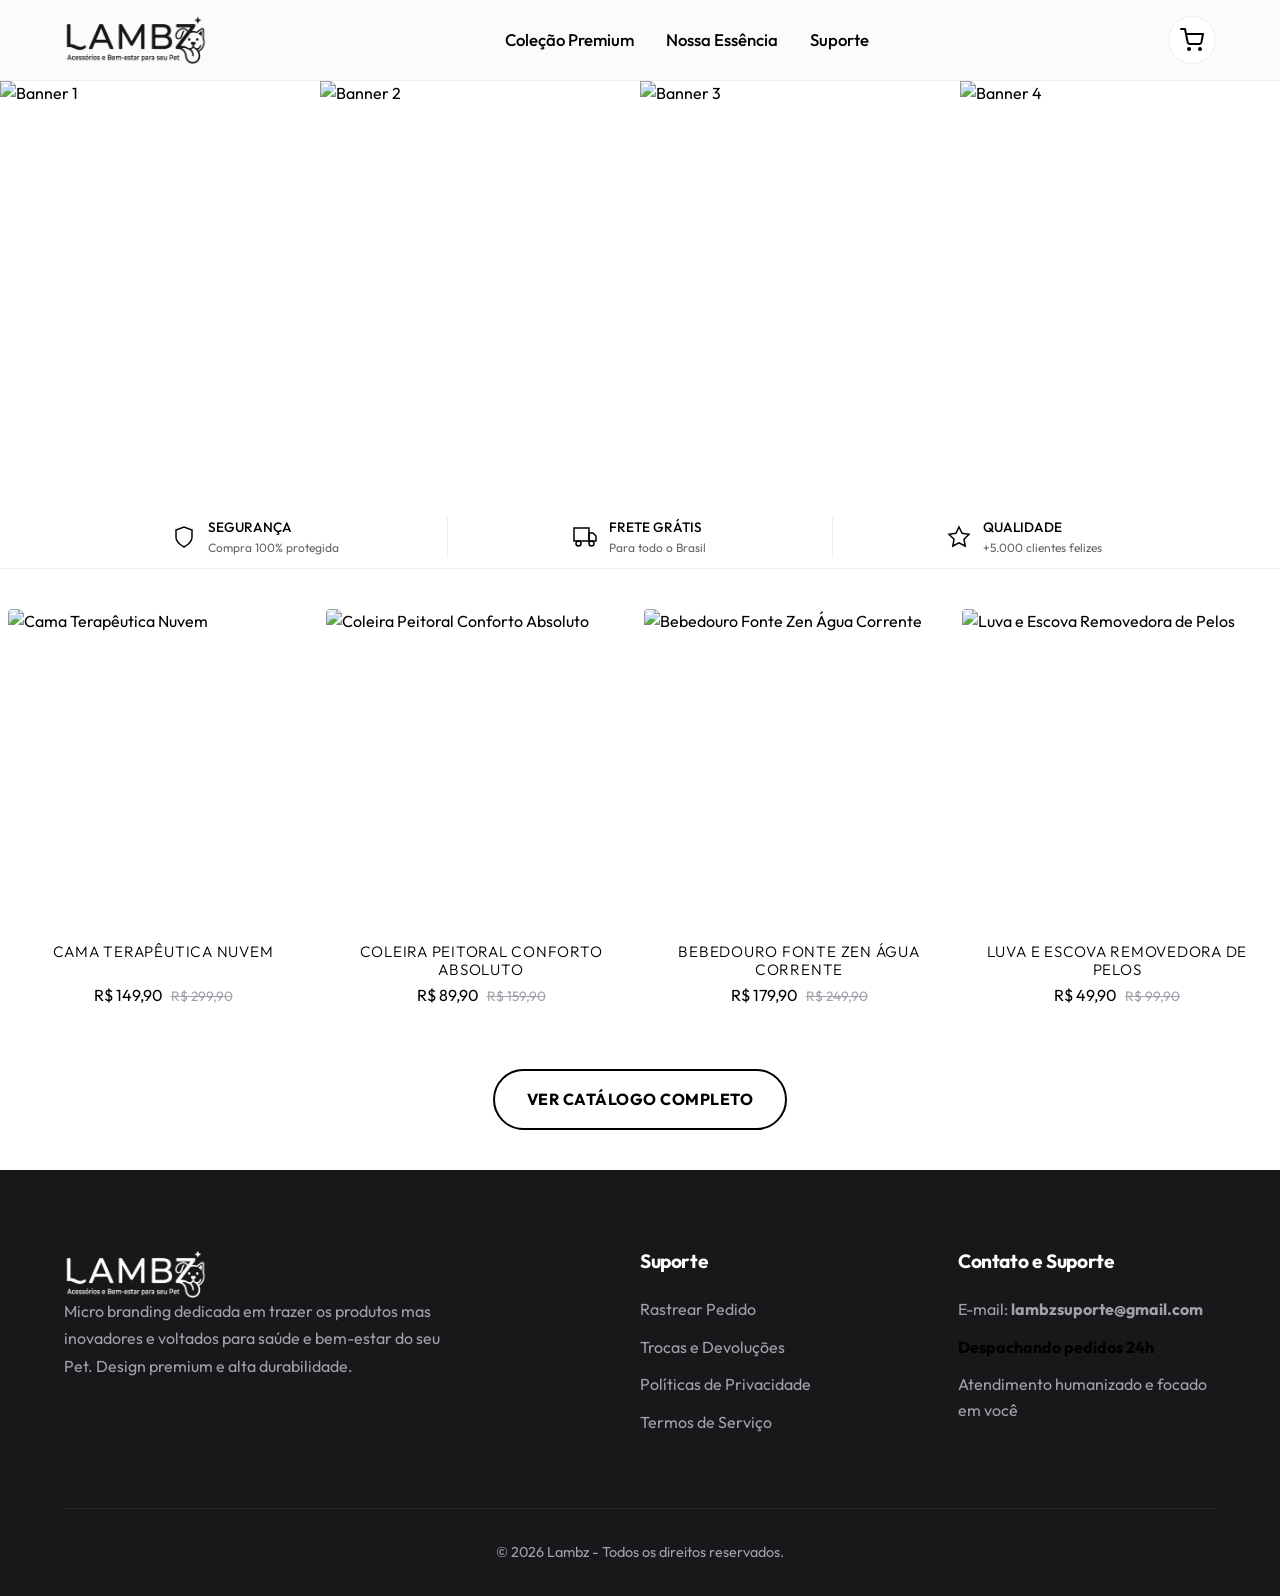
==== commit 48cde227: "Fix products disappearing: add products.js to index.html, guard against undefined LAMBZ_PRODUCTS, cl" ====
--- a/index.html
+++ b/index.html
@@ -100,12 +100,6 @@
                             alt="Cama Nuvem Lambz">
                     </div>
                     <div class="product-info">
-                        <div class="product-rating">
-                            <svg width="14" height="14" fill="currentColor" viewBox="0 0 24 24">
-                                <path
-                                    d="M12 17.27L18.18 21l-1.64-7.03L22 9.24l-7.19-.61L12 2 9.19 8.63 2 9.24l5.46 4.73L5.82 21z" />
-                            </svg> 5.0 (428 avaliações)
-                        </div>
                         <h3 class="product-title">Cama Terapêutica Nuvem</h3>
                         <div class="product-price-row">
                             <span class="price-current">R$ 149,90</span>
@@ -121,12 +115,6 @@
                             alt="Coleira Ergonômica">
                     </div>
                     <div class="product-info">
-                        <div class="product-rating">
-                            <svg width="14" height="14" fill="currentColor" viewBox="0 0 24 24">
-                                <path
-                                    d="M12 17.27L18.18 21l-1.64-7.03L22 9.24l-7.19-.61L12 2 9.19 8.63 2 9.24l5.46 4.73L5.82 21z" />
-                            </svg> 4.9 (156 avaliações)
-                        </div>
                         <h3 class="product-title">Coleira Peitoral Conforto</h3>
                         <div class="product-price-row">
                             <span class="price-current">R$ 89,90</span>
@@ -142,12 +130,6 @@
                             alt="Bebedouro Inteligente">
                     </div>
                     <div class="product-info">
-                        <div class="product-rating">
-                            <svg width="14" height="14" fill="currentColor" viewBox="0 0 24 24">
-                                <path
-                                    d="M12 17.27L18.18 21l-1.64-7.03L22 9.24l-7.19-.61L12 2 9.19 8.63 2 9.24l5.46 4.73L5.82 21z" />
-                            </svg> 4.9 (89 avaliações)
-                        </div>
                         <h3 class="product-title">Bebedouro Fonte Zen</h3>
                         <div class="product-price-row">
                             <span class="price-current">R$ 179,90</span>
@@ -163,12 +145,6 @@
                             alt="Kit Escova">
                     </div>
                     <div class="product-info">
-                        <div class="product-rating">
-                            <svg width="14" height="14" fill="currentColor" viewBox="0 0 24 24">
-                                <path
-                                    d="M12 17.27L18.18 21l-1.64-7.03L22 9.24l-7.19-.61L12 2 9.19 8.63 2 9.24l5.46 4.73L5.82 21z" />
-                            </svg> 4.8 (210 avaliações)
-                        </div>
                         <h3 class="product-title">Luva e Escova de Pelos</h3>
                         <div class="product-price-row">
                             <span class="price-current">R$ 49,90</span>
@@ -222,6 +198,7 @@
         </div>
     </footer>
 
+    <script src="products.js"></script>
     <script src="script.js"></script>
     <script>
         // Callback que o firebase-products.js chama após carregar
@@ -234,16 +211,15 @@
             const grid = document.querySelector('.grid');
             if (!grid) return;
 
+            // Guard: don't wipe static cards if data is missing
+            if (typeof LAMBZ_PRODUCTS === 'undefined' || !LAMBZ_PRODUCTS || LAMBZ_PRODUCTS.length === 0) return;
+
             grid.innerHTML = LAMBZ_PRODUCTS.map(p => `
                 <a href="produto.html?id=${p.id}" class="product-card">
                     <div class="product-image">
                         <img src="${p.image}" alt="${p.name}">
                     </div>
                     <div class="product-info">
-                        <div class="product-rating">
-                            <svg width="14" height="14" fill="currentColor" viewBox="0 0 24 24"><path d="M12 17.27L18.18 21l-1.64-7.03L22 9.24l-7.19-.61L12 2 9.19 8.63 2 9.24l5.46 4.73L5.82 21z"/></svg>
-                            ${(p.rating || 5).toFixed(1)} (${p.reviewCount || 0} avaliações)
-                        </div>
                         <h3 class="product-title">${p.name}</h3>
                         <div class="product-price-row">
                             <span class="price-current">${formatPrice(p.price)}</span>
--- a/styles.css
+++ b/styles.css
@@ -35,6 +35,13 @@
   color: var(--text-color);
   line-height: 1.6;
   -webkit-font-smoothing: antialiased;
+  overflow-x: hidden;
+  max-width: 100vw;
+}
+
+html {
+  overflow-x: hidden;
+  max-width: 100%;
 }
 
 a {
@@ -44,7 +51,6 @@
 
 img {
   max-width: 100%;
-  height: auto;
   display: block;
 }
 
@@ -130,13 +136,13 @@
 .btn-primary {
   background-color: var(--action-color);
   color: white;
-  box-shadow: 0 4px 16px rgba(255, 107, 26, 0.4);
+  box-shadow: 0 4px 16px rgba(0, 0, 0, 0.15);
 }
 
 .btn-primary:hover {
   background-color: var(--action-hover);
   transform: translateY(-2px);
-  box-shadow: 0 8px 24px rgba(255, 107, 26, 0.5);
+  box-shadow: 0 8px 24px rgba(0, 0, 0, 0.2);
 }
 
 .btn-block {
@@ -282,45 +288,25 @@
 }
 
 @media (max-width: 768px) {
-  .trust-bar {
-    padding: 10px 0;
-    overflow: hidden;
-  }
-
   .trust-bar .flex {
-    flex-direction: row;
-    align-items: center;
-    width: 300%;
-    animation: mobileTrustStep 12s infinite;
-  }
-
-  @keyframes mobileTrustStep {
-
-    0%,
-    28% {
-      transform: translateX(0);
-    }
-
-    33.33%,
-    61.33% {
-      transform: translateX(-33.333%);
-    }
-
-    66.66%,
-    95% {
-      transform: translateX(-66.666%);
-    }
-
-    100% {
-      transform: translateX(0);
-    }
+    position: relative;
+    justify-content: center;
+    min-height: 40px;
   }
 
   .trust-bar .trust-item {
+    position: absolute;
+    inset: 0;
     border-right: none;
-    width: 33.333%;
     justify-content: center;
-    padding: 0;
+    opacity: 0;
+    transition: opacity 0.6s ease;
+    pointer-events: none;
+  }
+
+  .trust-bar .trust-item.active {
+    opacity: 1;
+    pointer-events: auto;
   }
 
   .trust-item-title {
@@ -342,10 +328,6 @@
 
   .logo-img {
     height: 32px;
-  }
-
-  .container {
-    padding: 0 16px;
   }
 
   .container {
@@ -540,8 +522,7 @@
   }
 
   .banner-item {
-    flex: 0 0 calc(100% / 2.5);
-    /* Show 2.5 items to hint scrolling */
+    flex: 0 0 50%;
     scroll-snap-align: start;
   }
 }
@@ -601,6 +582,7 @@
   margin-bottom: 12px;
   overflow: hidden;
   position: relative;
+  flex-shrink: 0;
 }
 
 .product-image img {
@@ -630,13 +612,7 @@
   box-shadow: 0 4px 12px rgba(5, 150, 105, 0.3);
 }
 
-.product-info {
-  display: flex;
-  flex-direction: column;
-  align-items: center;
-  text-align: center;
-  flex-grow: 1;
-}
+/* duplicate .product-info removed — single definition at line ~594 */
 
 .product-rating {
   display: none;
@@ -650,9 +626,6 @@
   margin-bottom: 4px;
   color: var(--text-color);
   letter-spacing: 0.05em;
-  white-space: nowrap;
-  overflow: hidden;
-  text-overflow: ellipsis;
 }
 
 .product-price-row {
@@ -747,9 +720,9 @@
 
 .form-control:focus {
   outline: none;
-  border-color: var(--action-color);
+  border-color: var(--text-color);
   background: white;
-  box-shadow: 0 0 0 3px rgba(255, 107, 26, 0.1);
+  box-shadow: 0 0 0 3px rgba(0, 0, 0, 0.06);
 }
 
 .form-text {
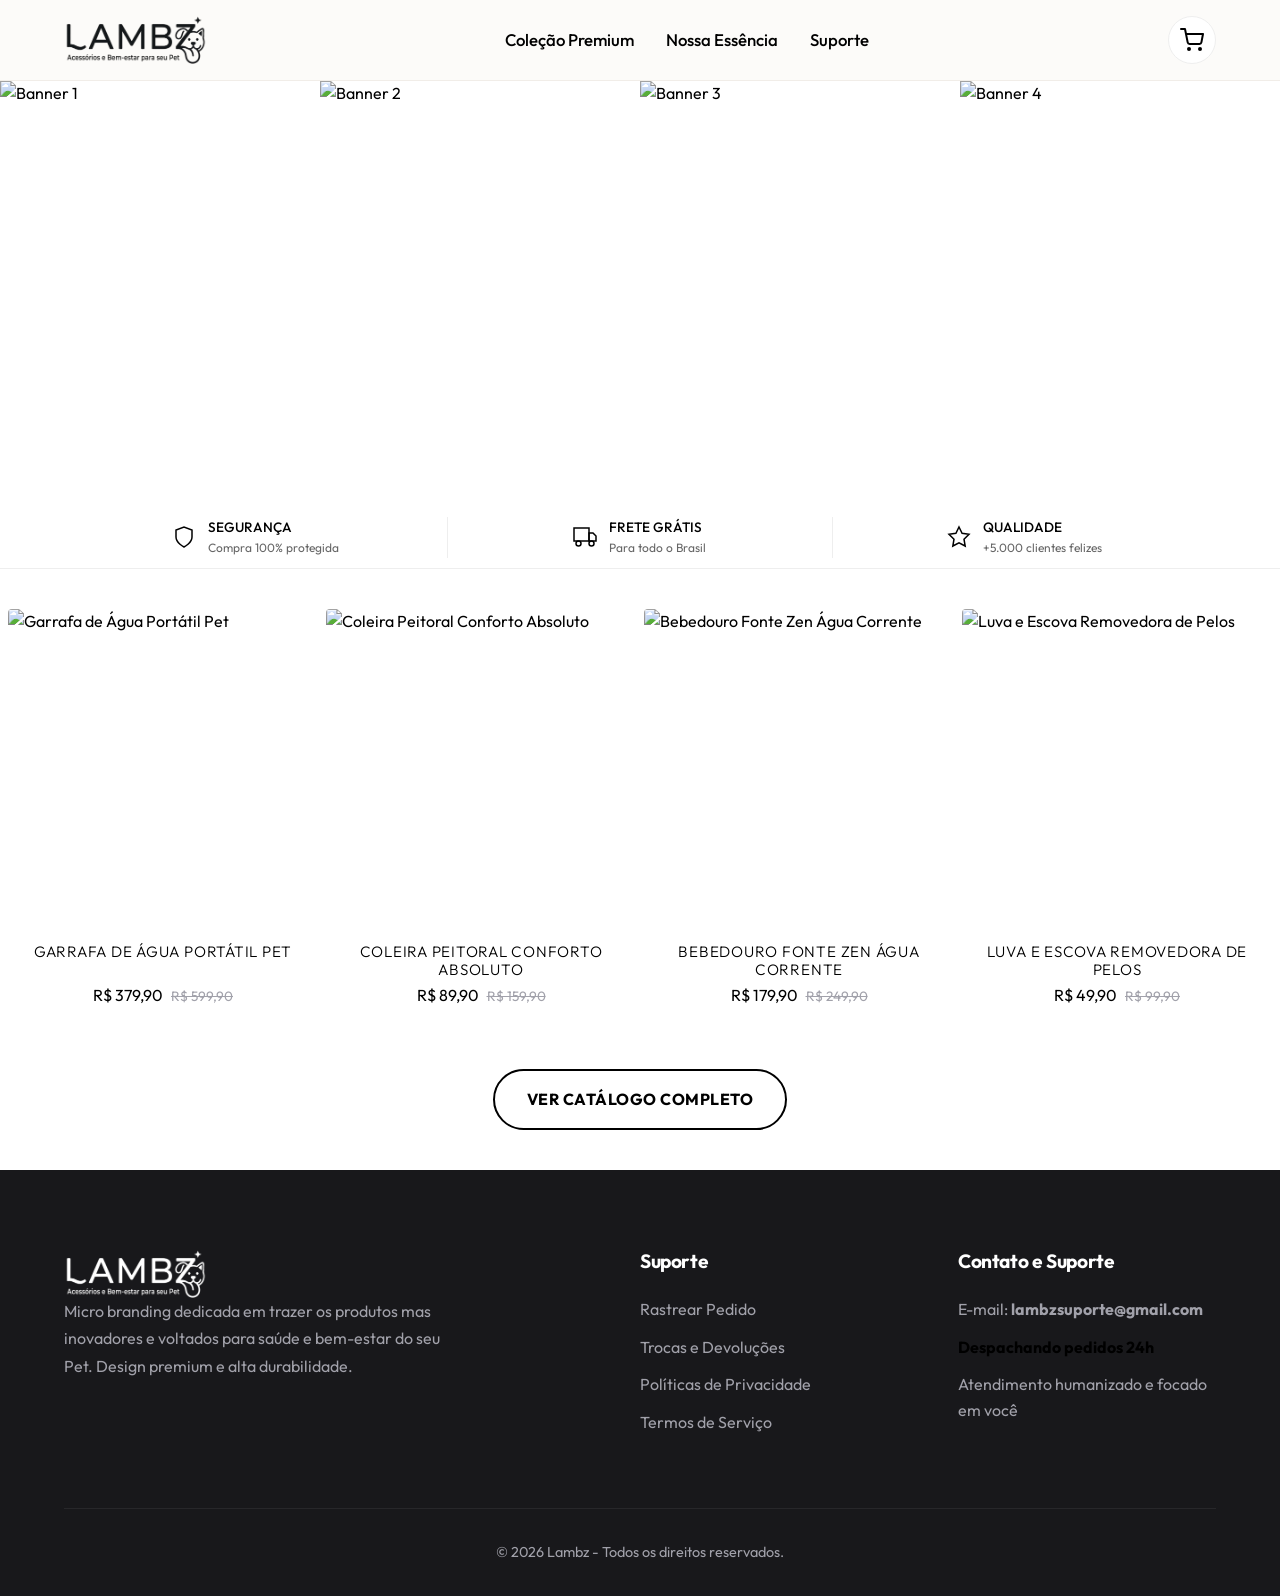
==== commit 5b702194: "Add real product (garrafa portatil), rework admin panel with slug, preview, BRL price, gallery, rati" ====
--- a/index.html
+++ b/index.html
@@ -93,17 +93,18 @@
         <div class="container">
             <div class="grid">
 
-                <!-- Product 1 -->
-                <a href="produto.html?id=cama-nuvem" class="product-card">
-                    <div class="product-image">
-                        <img src="https://images.unsplash.com/photo-1576201836106-db1758fd1c97?auto=format&fit=crop&q=80&w=400&h=400"
-                            alt="Cama Nuvem Lambz">
-                    </div>
-                    <div class="product-info">
-                        <h3 class="product-title">Cama Terapêutica Nuvem</h3>
-                        <div class="product-price-row">
-                            <span class="price-current">R$ 149,90</span>
-                            <span class="price-old">R$ 299,90</span>
+                <!-- Product 1 — Garrafa Portátil Pet -->
+                <a href="produto.html?id=garrafa-portatil-pet" class="product-card">
+                    <div class="product-image">
+                        <!-- TROCAR: URL Supabase da garrafa -->
+                        <img src="https://images.unsplash.com/photo-1601758228041-f3b2795255f1?auto=format&fit=crop&q=80&w=400&h=400"
+                            alt="Garrafa de Água Portátil Pet">
+                    </div>
+                    <div class="product-info">
+                        <h3 class="product-title">Garrafa de Água Portátil Pet</h3>
+                        <div class="product-price-row">
+                            <span class="price-current">R$ 379,90</span>
+                            <span class="price-old">R$ 599,90</span>
                         </div>
                     </div>
                 </a>
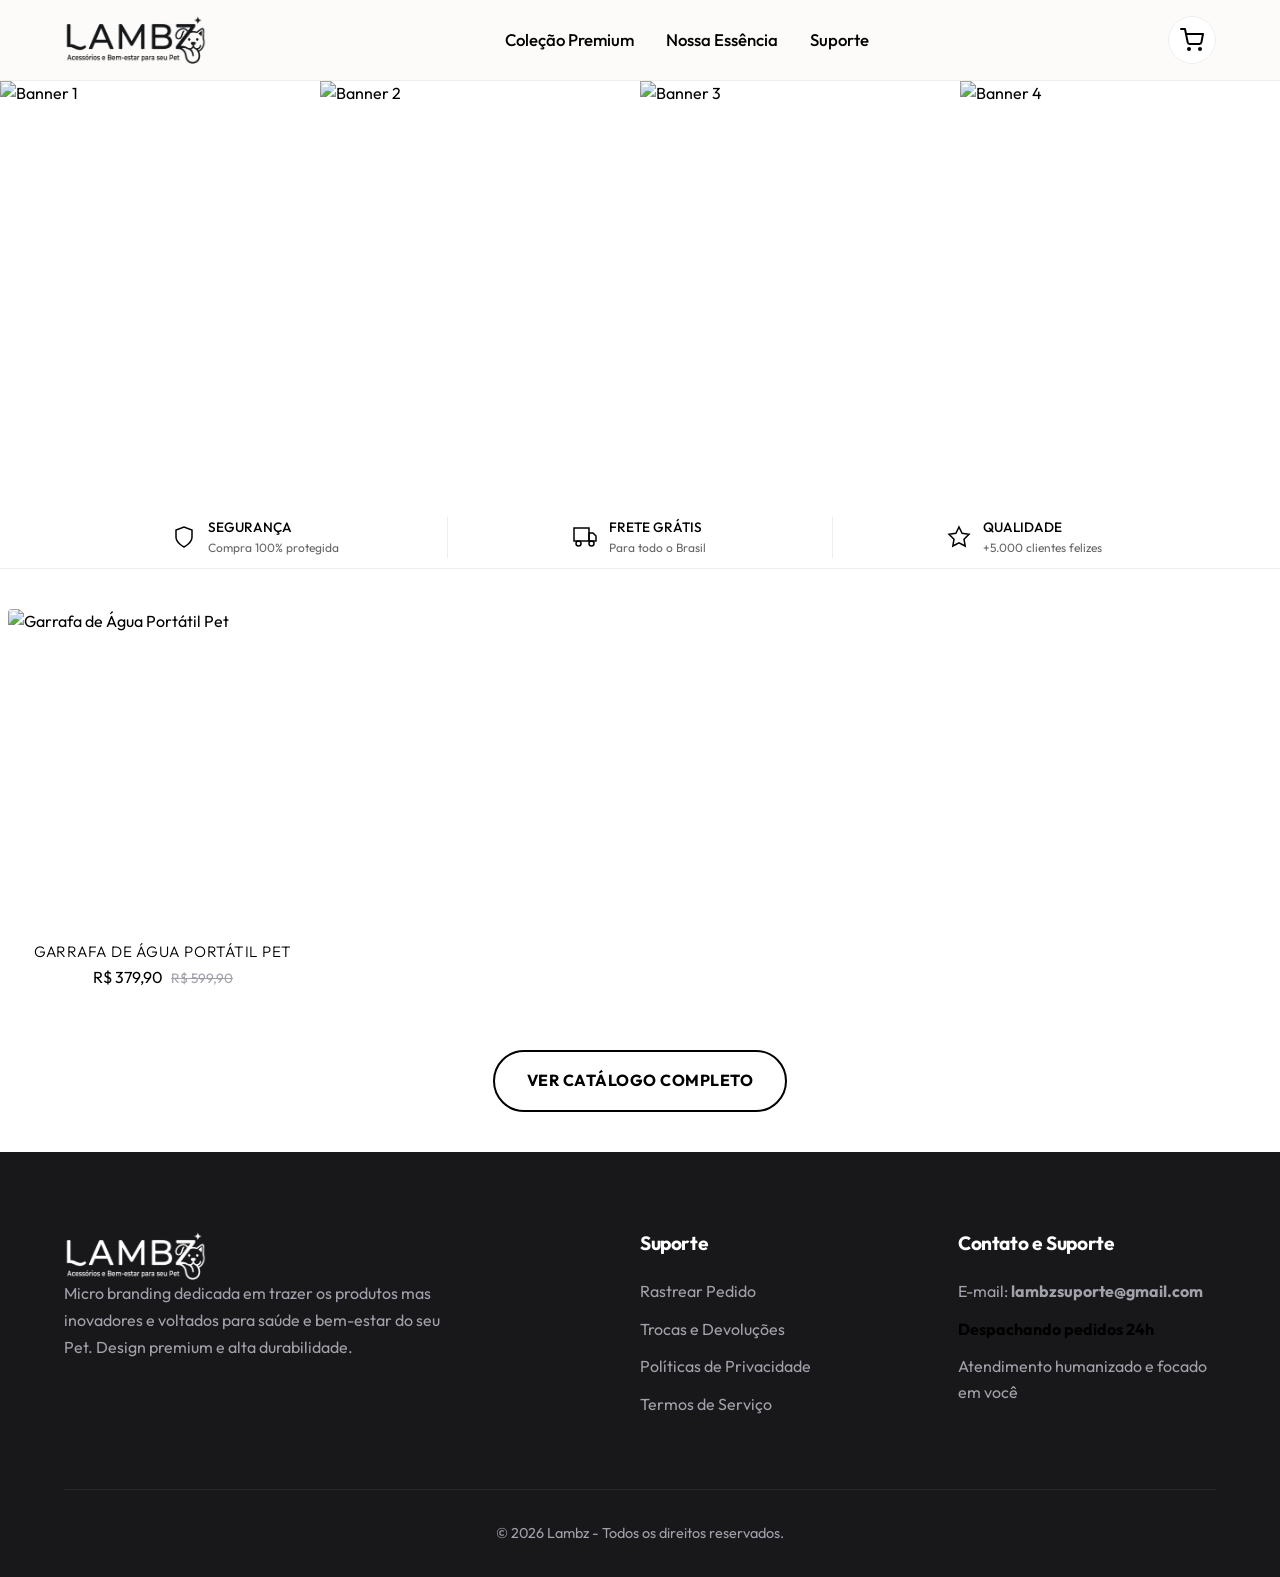
==== commit 1f2cdb96: "Full dynamic site: remove static cards, remove placeholder products, products load from Firebase wit" ====
--- a/index.html
+++ b/index.html
@@ -88,72 +88,11 @@
         </div>
     </div>
 
-    <!-- Products Grid -->
+    <!-- Products Grid (populated dynamically from LAMBZ_PRODUCTS) -->
     <section id="produtos" class="products">
         <div class="container">
-            <div class="grid">
-
-                <!-- Product 1 — Garrafa Portátil Pet -->
-                <a href="produto.html?id=garrafa-portatil-pet" class="product-card">
-                    <div class="product-image">
-                        <!-- TROCAR: URL Supabase da garrafa -->
-                        <img src="https://images.unsplash.com/photo-1601758228041-f3b2795255f1?auto=format&fit=crop&q=80&w=400&h=400"
-                            alt="Garrafa de Água Portátil Pet">
-                    </div>
-                    <div class="product-info">
-                        <h3 class="product-title">Garrafa de Água Portátil Pet</h3>
-                        <div class="product-price-row">
-                            <span class="price-current">R$ 379,90</span>
-                            <span class="price-old">R$ 599,90</span>
-                        </div>
-                    </div>
-                </a>
-
-                <!-- Product 2 -->
-                <a href="produto.html?id=coleira-conforto" class="product-card">
-                    <div class="product-image">
-                        <img src="https://images.unsplash.com/photo-1583337130417-3346a1be7dee?auto=format&fit=crop&q=80&w=400&h=400"
-                            alt="Coleira Ergonômica">
-                    </div>
-                    <div class="product-info">
-                        <h3 class="product-title">Coleira Peitoral Conforto</h3>
-                        <div class="product-price-row">
-                            <span class="price-current">R$ 89,90</span>
-                            <span class="price-old">R$ 159,90</span>
-                        </div>
-                    </div>
-                </a>
-
-                <!-- Product 3 -->
-                <a href="produto.html?id=bebedouro-zen" class="product-card">
-                    <div class="product-image">
-                        <img src="https://images.unsplash.com/photo-1541781774459-bb2af2f05b55?auto=format&fit=crop&q=80&w=400&h=400"
-                            alt="Bebedouro Inteligente">
-                    </div>
-                    <div class="product-info">
-                        <h3 class="product-title">Bebedouro Fonte Zen</h3>
-                        <div class="product-price-row">
-                            <span class="price-current">R$ 179,90</span>
-                            <span class="price-old">R$ 249,90</span>
-                        </div>
-                    </div>
-                </a>
-
-                <!-- Product 4 -->
-                <a href="produto.html?id=escova-pelos" class="product-card">
-                    <div class="product-image">
-                        <img src="https://images.unsplash.com/photo-1628009559385-484bd7480a40?auto=format&fit=crop&q=80&w=400&h=400"
-                            alt="Kit Escova">
-                    </div>
-                    <div class="product-info">
-                        <h3 class="product-title">Luva e Escova de Pelos</h3>
-                        <div class="product-price-row">
-                            <span class="price-current">R$ 49,90</span>
-                            <span class="price-old">R$ 99,90</span>
-                        </div>
-                    </div>
-                </a>
-
+            <div class="grid" id="product-grid">
+                <!-- Products are rendered dynamically by renderProductGrid() -->
             </div>
 
             <div style="text-align: center; margin-top: 48px;">
@@ -207,13 +146,14 @@
             renderProductGrid();
         };
 
-        // Renderiza a grid de produtos (chamado no load e após Firebase)
+        // Renderiza a grid de produtos dinamicamente
         function renderProductGrid() {
-            const grid = document.querySelector('.grid');
+            const grid = document.getElementById('product-grid');
             if (!grid) return;
-
-            // Guard: don't wipe static cards if data is missing
-            if (typeof LAMBZ_PRODUCTS === 'undefined' || !LAMBZ_PRODUCTS || LAMBZ_PRODUCTS.length === 0) return;
+            if (typeof LAMBZ_PRODUCTS === 'undefined' || !LAMBZ_PRODUCTS || LAMBZ_PRODUCTS.length === 0) {
+                grid.innerHTML = '<p style="text-align:center;color:#999;padding:40px;">Carregando produtos...</p>';
+                return;
+            }
 
             grid.innerHTML = LAMBZ_PRODUCTS.map(p => `
                 <a href="produto.html?id=${p.id}" class="product-card">
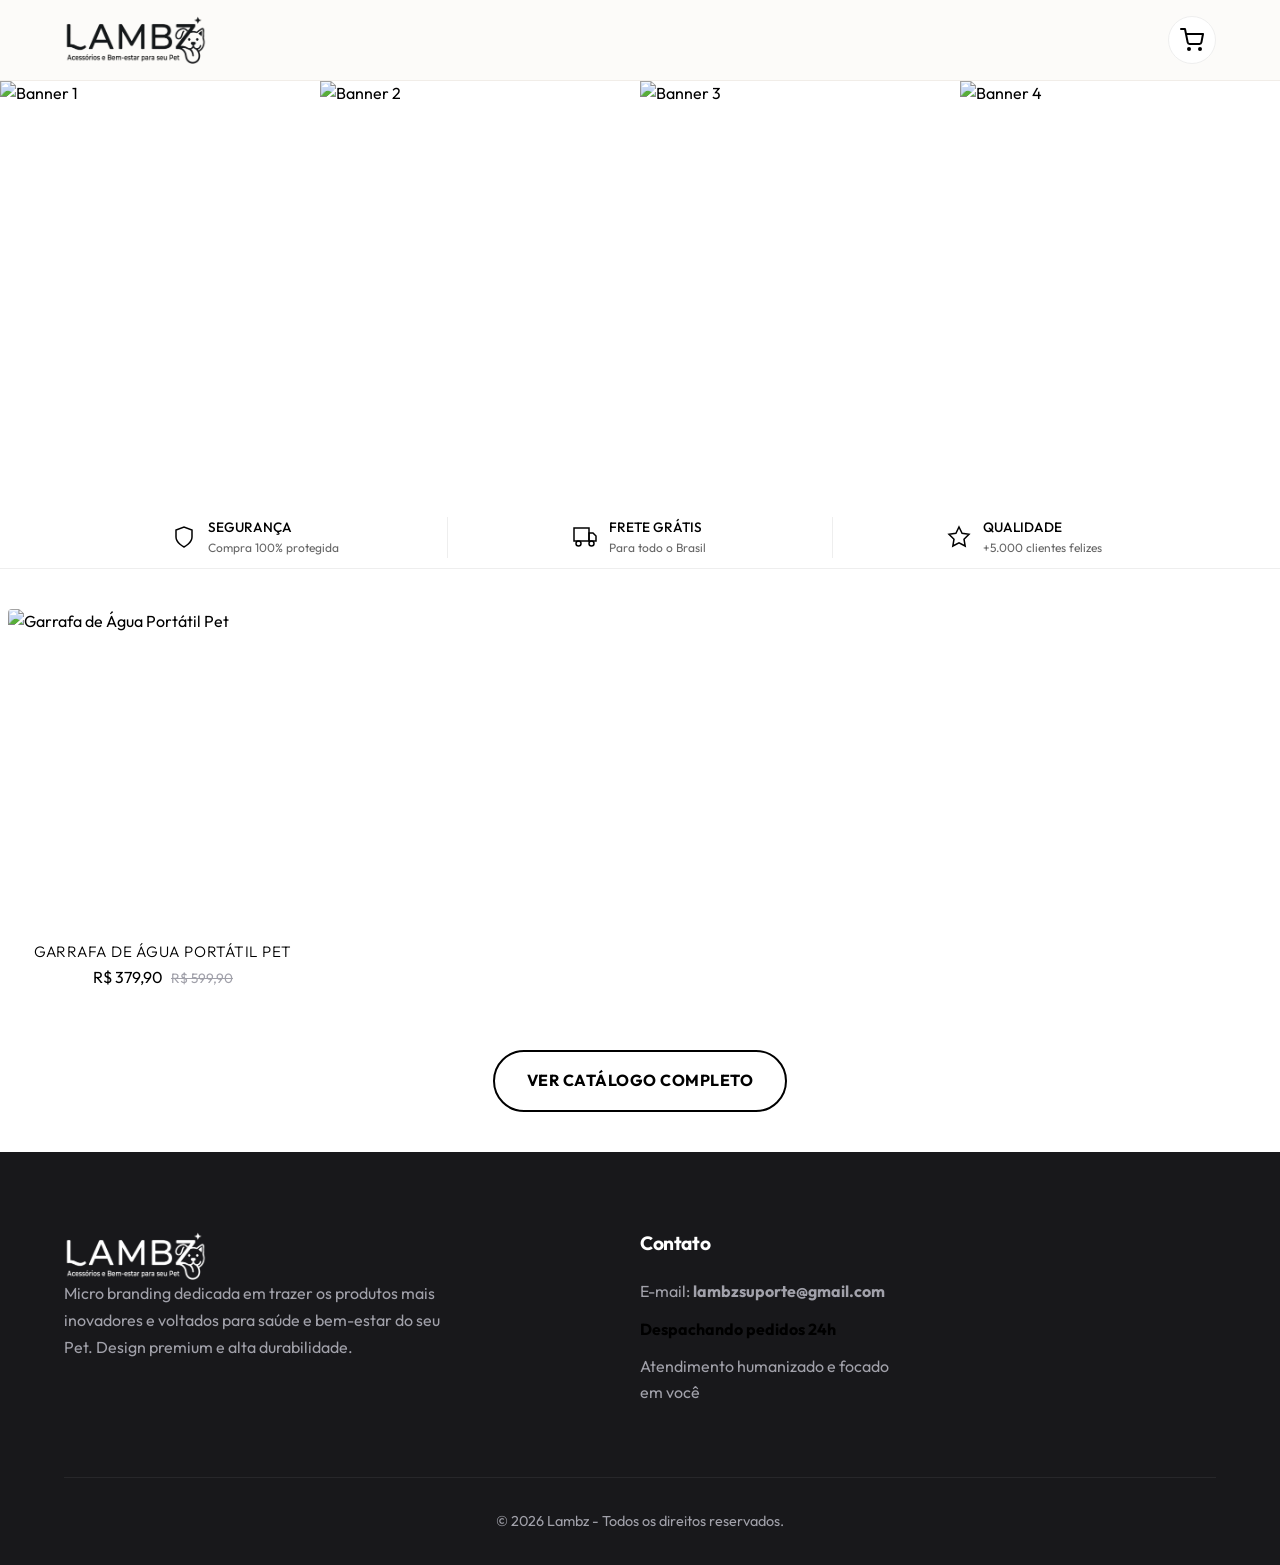
==== commit eb860bec: "Cleanup: remove nav links, footer suporte section, delete sobre.html, remove dead .nav-links CSS and" ====
--- a/index.html
+++ b/index.html
@@ -15,11 +15,6 @@
             <a href="index.html" class="logo">
                 <img src="logo.png" alt="Lambz" class="logo-img">
             </a>
-            <nav class="nav-links">
-                <a href="produtos.html">Coleção Premium</a>
-                <a href="sobre.html">Nossa Essência</a>
-                <a href="#contato">Suporte</a>
-            </nav>
             <div class="cart-btn" onclick="window.location.href='checkout.html'">
                 <div class="cart-badge" style="display: none;">0</div>
                 <svg width="24" height="24" viewBox="0 0 24 24" fill="none" stroke="currentColor" stroke-width="2"
@@ -111,20 +106,11 @@
                     <a href="#" class="footer-logo">
                         <img src="logo.png" alt="Lambz Logo">
                     </a>
-                    <p class="footer-p">Micro branding dedicada em trazer os produtos mas inovadores e voltados para
+                    <p class="footer-p">Micro branding dedicada em trazer os produtos mais inovadores e voltados para
                         saúde e bem-estar do seu Pet. Design premium e alta durabilidade.</p>
                 </div>
-                <div>
-                    <h4 class="footer-title">Suporte</h4>
-                    <ul class="footer-links">
-                        <li><a href="#">Rastrear Pedido</a></li>
-                        <li><a href="#">Trocas e Devoluções</a></li>
-                        <li><a href="#">Políticas de Privacidade</a></li>
-                        <li><a href="#">Termos de Serviço</a></li>
-                    </ul>
-                </div>
                 <div id="contato">
-                    <h4 class="footer-title">Contato e Suporte</h4>
+                    <h4 class="footer-title">Contato</h4>
                     <ul class="footer-links">
                         <li>E-mail: <strong>lambzsuporte@gmail.com</strong></li>
                         <li><strong style="color: var(--trust-color);">Despachando pedidos 24h</strong></li>
--- a/styles.css
+++ b/styles.css
@@ -172,33 +172,6 @@
   object-fit: contain;
 }
 
-.nav-links {
-  display: flex;
-  gap: 32px;
-  font-weight: 500;
-  font-size: 1.05rem;
-}
-
-.nav-links a {
-  position: relative;
-  padding: 4px 0;
-}
-
-.nav-links a::after {
-  content: '';
-  position: absolute;
-  bottom: 0;
-  left: 0;
-  width: 0;
-  height: 2px;
-  background: var(--action-color);
-  transition: var(--transition);
-}
-
-.nav-links a:hover::after {
-  width: 100%;
-}
-
 .cart-btn {
   position: relative;
   background: white;
@@ -320,10 +293,6 @@
   .trust-item svg {
     width: 24px;
     height: 24px;
-  }
-
-  .nav-links {
-    display: none;
   }
 
   .logo-img {
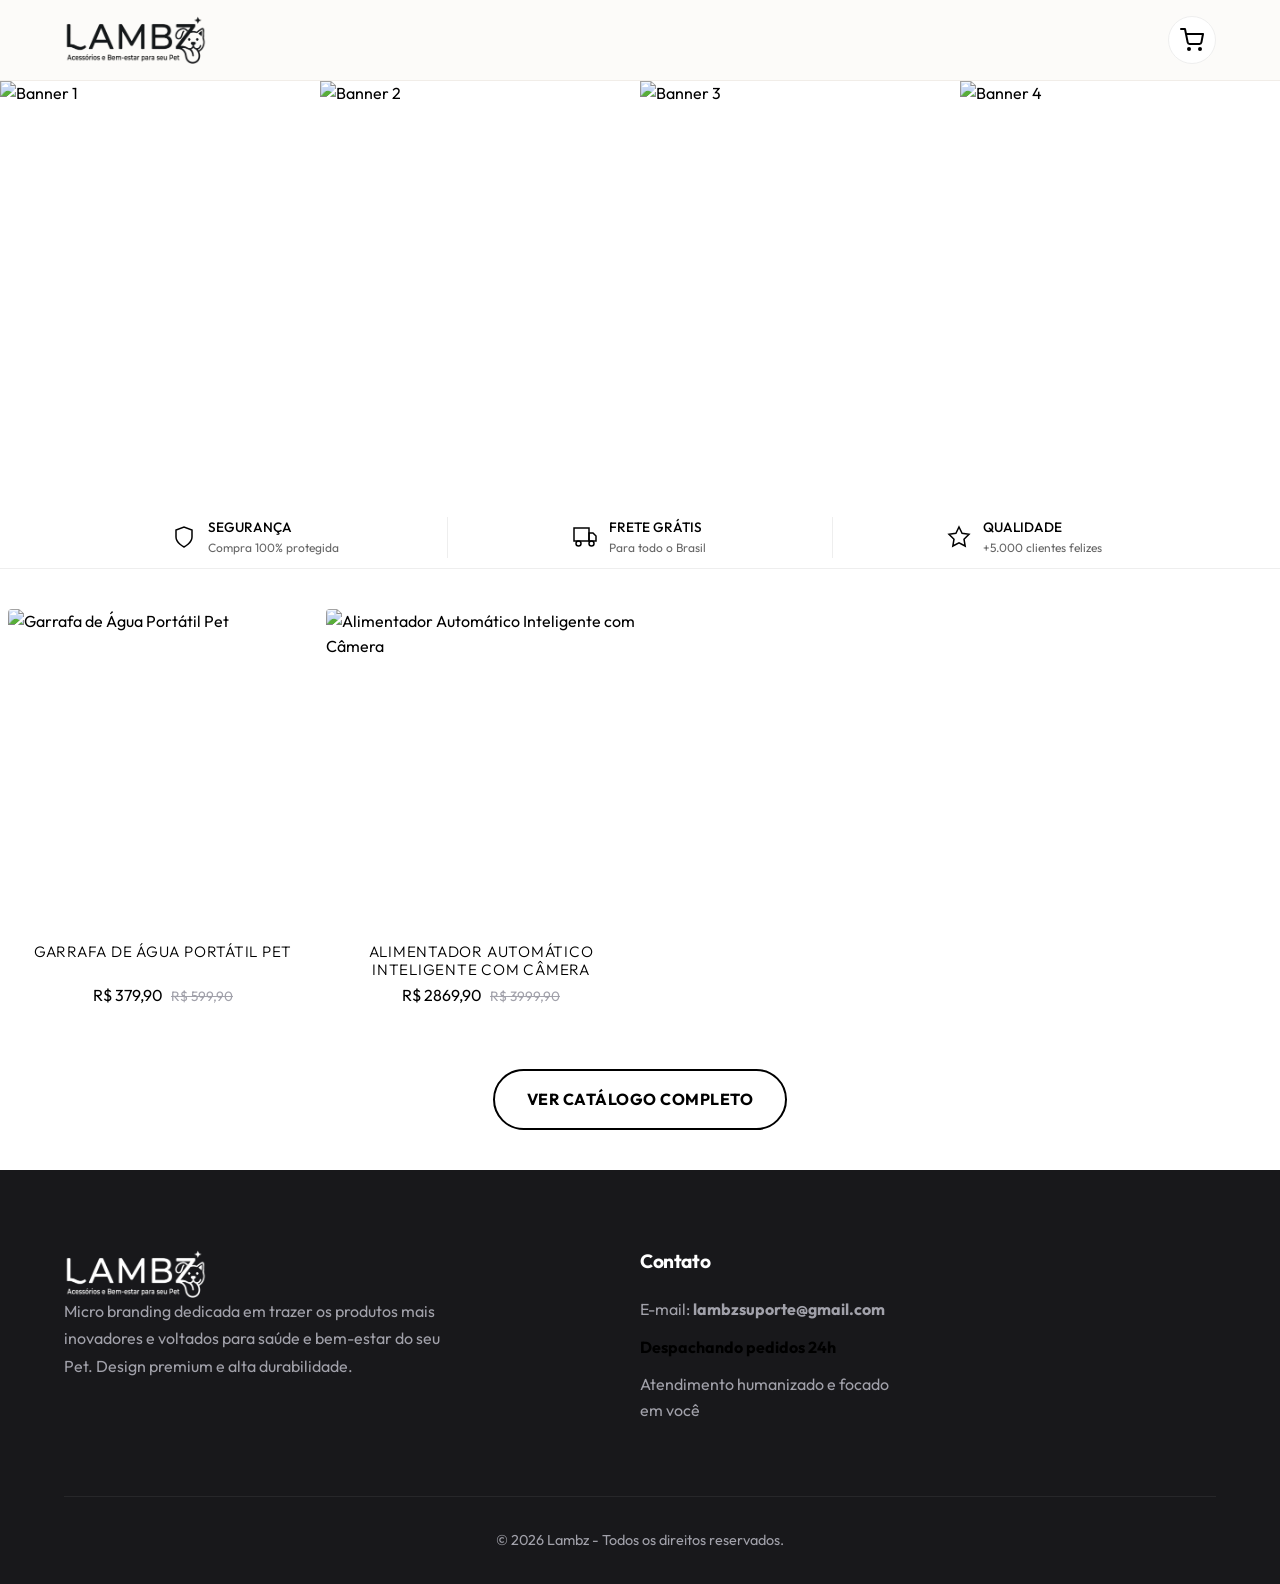
==== commit ae05cf56: "Fix files.forEach bug & Implement Modern OffCanvas Multi-Item Cart Drawer" ====
--- a/index.html
+++ b/index.html
@@ -15,7 +15,7 @@
             <a href="index.html" class="logo">
                 <img src="logo.png" alt="Lambz" class="logo-img">
             </a>
-            <div class="cart-btn" onclick="window.location.href='checkout.html'">
+            <div class="cart-btn" onclick="window.openCart()">
                 <div class="cart-badge" style="display: none;">0</div>
                 <svg width="24" height="24" viewBox="0 0 24 24" fill="none" stroke="currentColor" stroke-width="2"
                     stroke-linecap="round" stroke-linejoin="round">
